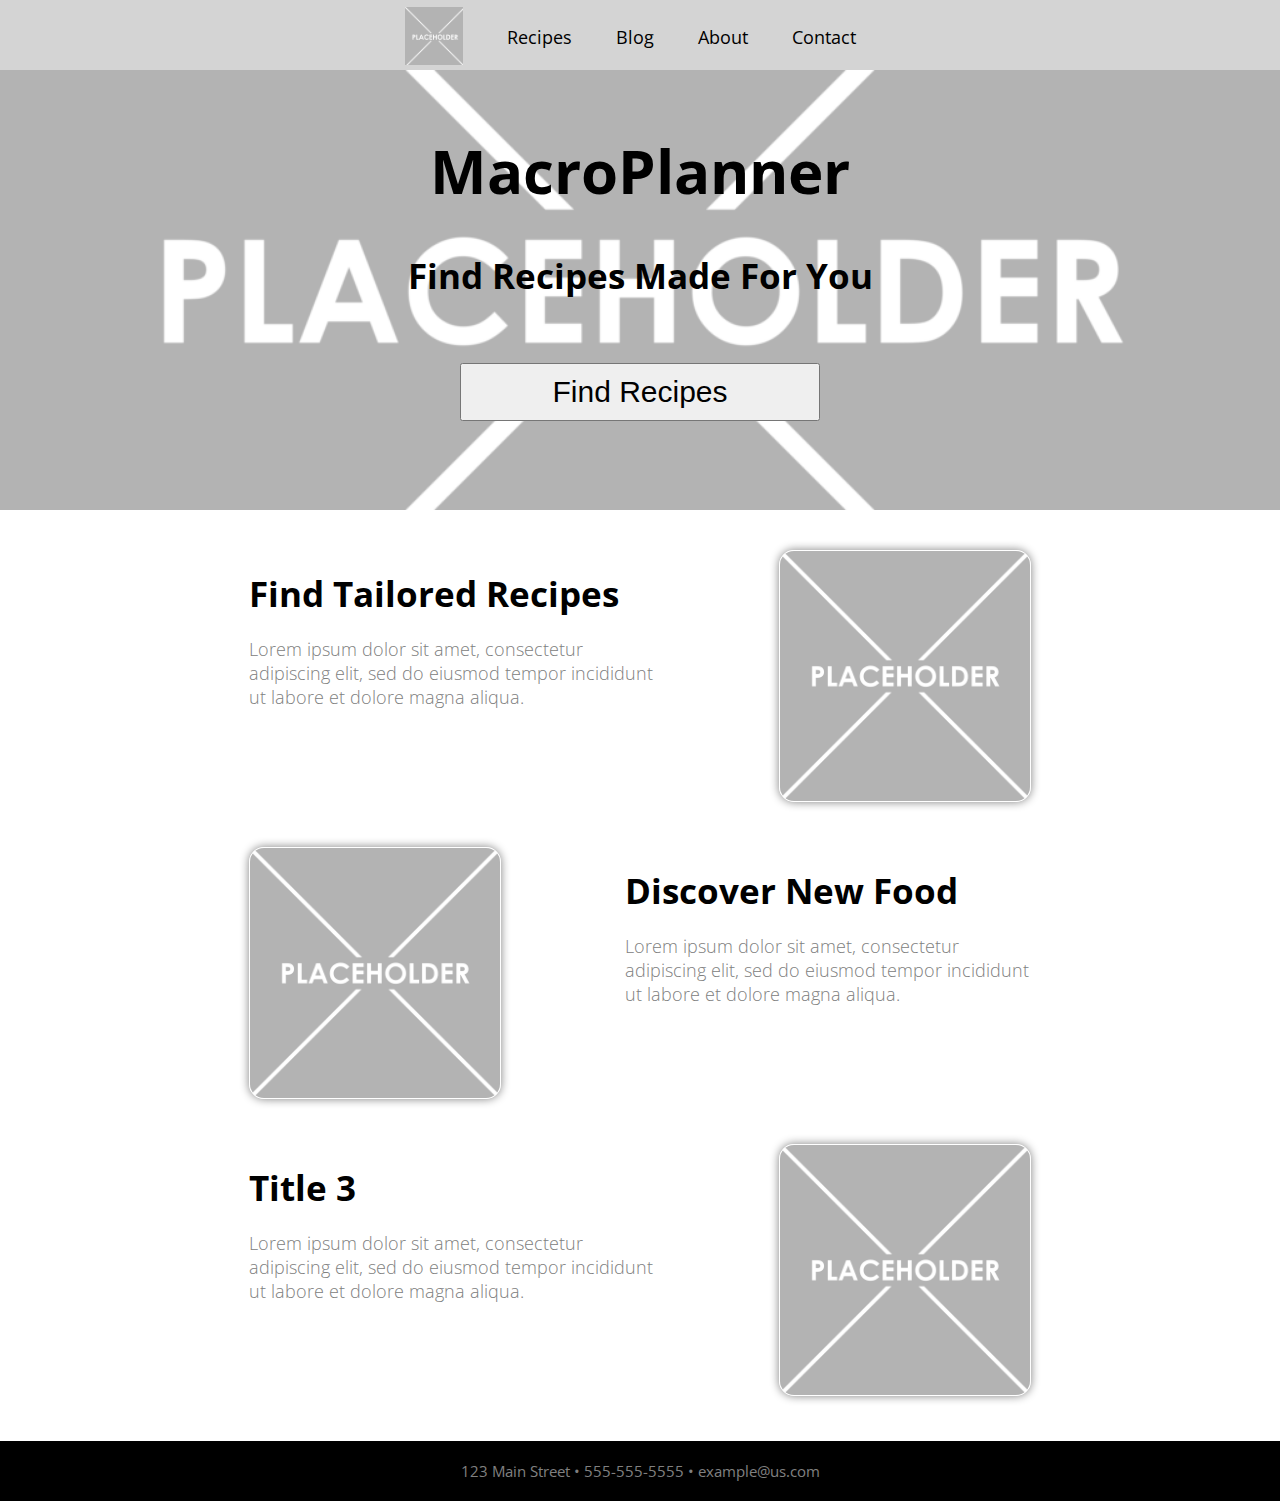
==== index.html @ 8c2d41e4 "First Commit" ====
<!DOCTYPE html>
<html>
    <head>
        <title>MacroPlanner</title>
        <link rel="preconnect" href="https://fonts.googleapis.com">
        <link rel="preconnect" href="https://fonts.gstatic.com" crossorigin>
        <link href="https://fonts.googleapis.com/css2?family=Open+Sans&family=Roboto&display=swap" rel="stylesheet">
        <link rel="stylesheet" href="styles.css">
    </head>
    <body>
        <header class="topheader">
            <nav>
                <ui>
                    <li class="logo"><a href="index.html">Logo</a></li>
                    <li><a href="recipes.html">Recipes</a></li>
                    <li><a href="blog.html">Blog</a></li>
                    <li><a href="about.html">About</a></li>
                    <li><a href="contact.html">Contact</a></li>
                </ui>
            </nav>
        </header>
        <header class="homeheader">
            <div>
                <h1 class="HomeWebName">
                    MacroPlanner
                </h1>
                <h1 class="HomeSlogan">
                    Find Recipes Made For You
                </h1>
                <button type="button" class="HomeRecipeButton" onclick="location.href='recipes.html';">Find Recipes</button>
            </div>
        </header>
        <section class="feature-box home">
            <div class="homefeatureboxdiv">
                <div class="homefeaturehor">
                    <h1 class="homefeaturetitle">
                        Find Tailored Recipes
                    </h1>
                    <h1 class="homefeaturepara">
                        Lorem ipsum dolor sit amet, consectetur adipiscing elit, sed do eiusmod tempor incididunt ut labore et dolore magna aliqua.
                    </h1>
                </div>
                <img class="homefeatureimg1" src="images/placeholder.png" alt="apple1">
            </div>
            <div class="homefeatureboxdiv">
                <img class="homefeatureimg2" src="images/placeholder.png" alt="apple1">
                <div class="homefeaturehor">
                    <h1 class="homefeaturetitle">
                        Discover New Food
                    </h1>
                    <h1 class="homefeaturepara">
                        Lorem ipsum dolor sit amet, consectetur adipiscing elit, sed do eiusmod tempor incididunt ut labore et dolore magna aliqua.
                    </h1>
                </div>
            </div>
            <div class="homefeatureboxdiv">
                <div class="homefeaturehor">
                    <h1 class="homefeaturetitle">
                        Title 3
                    </h1>
                    <h1 class="homefeaturepara">
                        Lorem ipsum dolor sit amet, consectetur adipiscing elit, sed do eiusmod tempor incididunt ut labore et dolore magna aliqua.
                    </h1>
                </div>
                <img class="homefeatureimg1" src="images/placeholder.png" alt="apple1">
            </div>
        </section>
        <footer>
            123 Main Street • 555-555-5555 • example@us.com
        </footer>
    </body>
</html>
---- styles.css ----
body {
    color: white;
    margin: 0;
    padding: 0;
    font-family: 'Open Sans', sans-serif;
}
.topheader{
    background-color: rgb(212, 212, 212);
    text-align: center;
    padding: 5px;
    height: 60px;
}


.homeheader {
    background-color: black;
    background-image: url(images/placeholder.png);
    background-size: 100%;
    background-position: center;
    padding: 20px;
    height: 400px;
    text-align: center;
}

.homeheader div {
    display: inline-block;
}

header .logo a {
    background-image: url("images/placeholder.png");
    background-size: 60px;
    background-repeat: no-repeat;
    display: inline-block;
    text-indent: -9999999px;
    position: relative;
    top: -8px;
    height: 48px;
    width: 58px;
}

.placeholderheader {
    background-color: black;
    background-image: url(images/placeholder.png);
    background-size: 100%;
    background-position: center;
    padding: 20px;
    height: 200px;
    text-align: center;
}

ul {
    margin: 0;
    padding: 0;
    list-style-type: none;
}
.topheader li {
    margin-right: 20px;
    padding: 10px;
    display: inline-block;
}
.topheader li a {
    color: black;
    font-size: 18px;
    padding: 10px 0px 0px 0px;
    text-decoration: none;
}
.topheader li a:hover {
    color: rgb(14, 199, 255);
}

.HomeWebName {
    color: black;
    font-size: 60px;
    text-decoration: none;
}

.HomeSlogan {
    color: black;
    font-size: 35px;
    text-decoration: none;
}

.HomeRecipeButton {
    font-size: 30px;
    margin: 40px 0px 0px 0px;
    padding: 10px 90px 10px 90px;
}

.HomeRecipeButton:hover {
    background-color: rgb(236, 236, 236);
    color: rgb(14, 199, 255);
    font-size: 30px;
}

.homefeaturehor {
    width: 45%;
    display:inline-block;
    padding: 20px 0px 0px 0px;
    vertical-align: top;
}

.homefeaturetitle {
    color: black;
    font-weight:bold;
    font-size: 35px;
    margin: 20px;
    text-align: left;
    text-decoration: none;
}

.homefeaturepara {
    color: gray;
    font-weight: lighter;
    font-size: 18px;
    margin: 20px;
    text-align: left;
    text-decoration: none;
}


section {
    background: rgb(255, 255, 255);
    color: gray;
    padding: 20px;
    display: flex;
    flex-direction: row;
}

.homefeatureboxdiv{
    text-align: center;
    margin: 0 auto;
    width: 80%;
}

.feature-box.home{
    flex-direction: column;
}


.homefeatureimg1 {
    border: 1px solid white;
    border-radius: 15px;
    box-shadow: gray 0px 0px 10px;
    margin: 20px 20px 20px 100px;
    width: 250px;
}

.homefeatureimg2 {
    border: 1px solid white;
    border-radius: 15px;
    box-shadow: gray 0px 0px 10px;
    margin: 20px 100px 20px 20px;
    width: 250px;
}

footer {
    background: black;
    color: gray;
    font-size: 15px;
    text-align: center;
    padding: 20px;
}

.placeholderbox {
    height: 1200px;
}




/* Recipes */

.recipesheader {
    height: 45px;
    text-align: center;
}

.RecipeTitle {
    color: black;
    position: relative;
    bottom: 30px;
    font-size: 60px;
    text-decoration: none;
}

.recipesearchgrid {
    display: grid;
    grid-template-columns: repeat(20, 1fr);
    grid-template-rows: repeat(20, 1fr);
    grid-column-gap: 5px;
    margin: 0 auto;
    height: 650px;
    width: 75%;
}

.recipesearchimage, .recipesearchdiv {
    grid-row: 1/2;
}

.recipesearchimage {
    border: 1px solid black;
    border-radius: 15px;
    background-color: black;
    background-image: url(images/placeholder.png);
    background-size: 100%;
    background-position: center;
    width: 100%;
    text-align: center;
    grid-column: 4/span 17;
    grid-row: 1/span 20;
}

.recipesearchdiv {
    background-color: rgb(255, 255, 255);
    border: 1px solid white;
    border-radius: 15px;
    box-shadow: gray 0px 0px 10px;
    padding: 25px;
    width: 500px;
    grid-column: 1/ span 7;
    grid-row: 3/span 16;
}

.recipesearchdivtop {
    width: 500px;
    height: 350px;
    padding: 0px;
    display:inline-block;
    overflow: auto;
}
.recipesearchdivbottom {
    width: 500px;
    height: 125px;
    padding: 0px;
    display: inline-block;
}

.showhideadvanced {
    border-radius: 15px;
    border-width: 0px;
    box-shadow: gray 0px 0px 2px;
    width: 500px;
    font-size: 20px;
    margin: 10px 0px 0px 0px;
    padding: 6px 90px 6px 90px;
}

.findrecipesearch {
    border-radius: 15px;
    border-width: 0px;
    box-shadow: gray 0px 0px 2px;
    width: 500px;
    font-size: 20px;
    margin: 15px 0px 0px 0px;
    padding: 18px 90px 18px 90px;
}

.recipesearchinputtext {
    margin: 0;
    padding: 0;
    width: 100px;
    list-style-type: none;
    color: black;
    position: relative;
    bottom: -25px;
    left: 15px;
    font-size: 14px;
    padding: 10px 0px 0px 0px;
    text-decoration: none;
}


.calorieinputbox {
    font-size: 25px;
    text-indent: 12px;
    padding: 12px 0px 0px 0px;
    margin: 0px;
    height: 60px;
    width: 98%
}
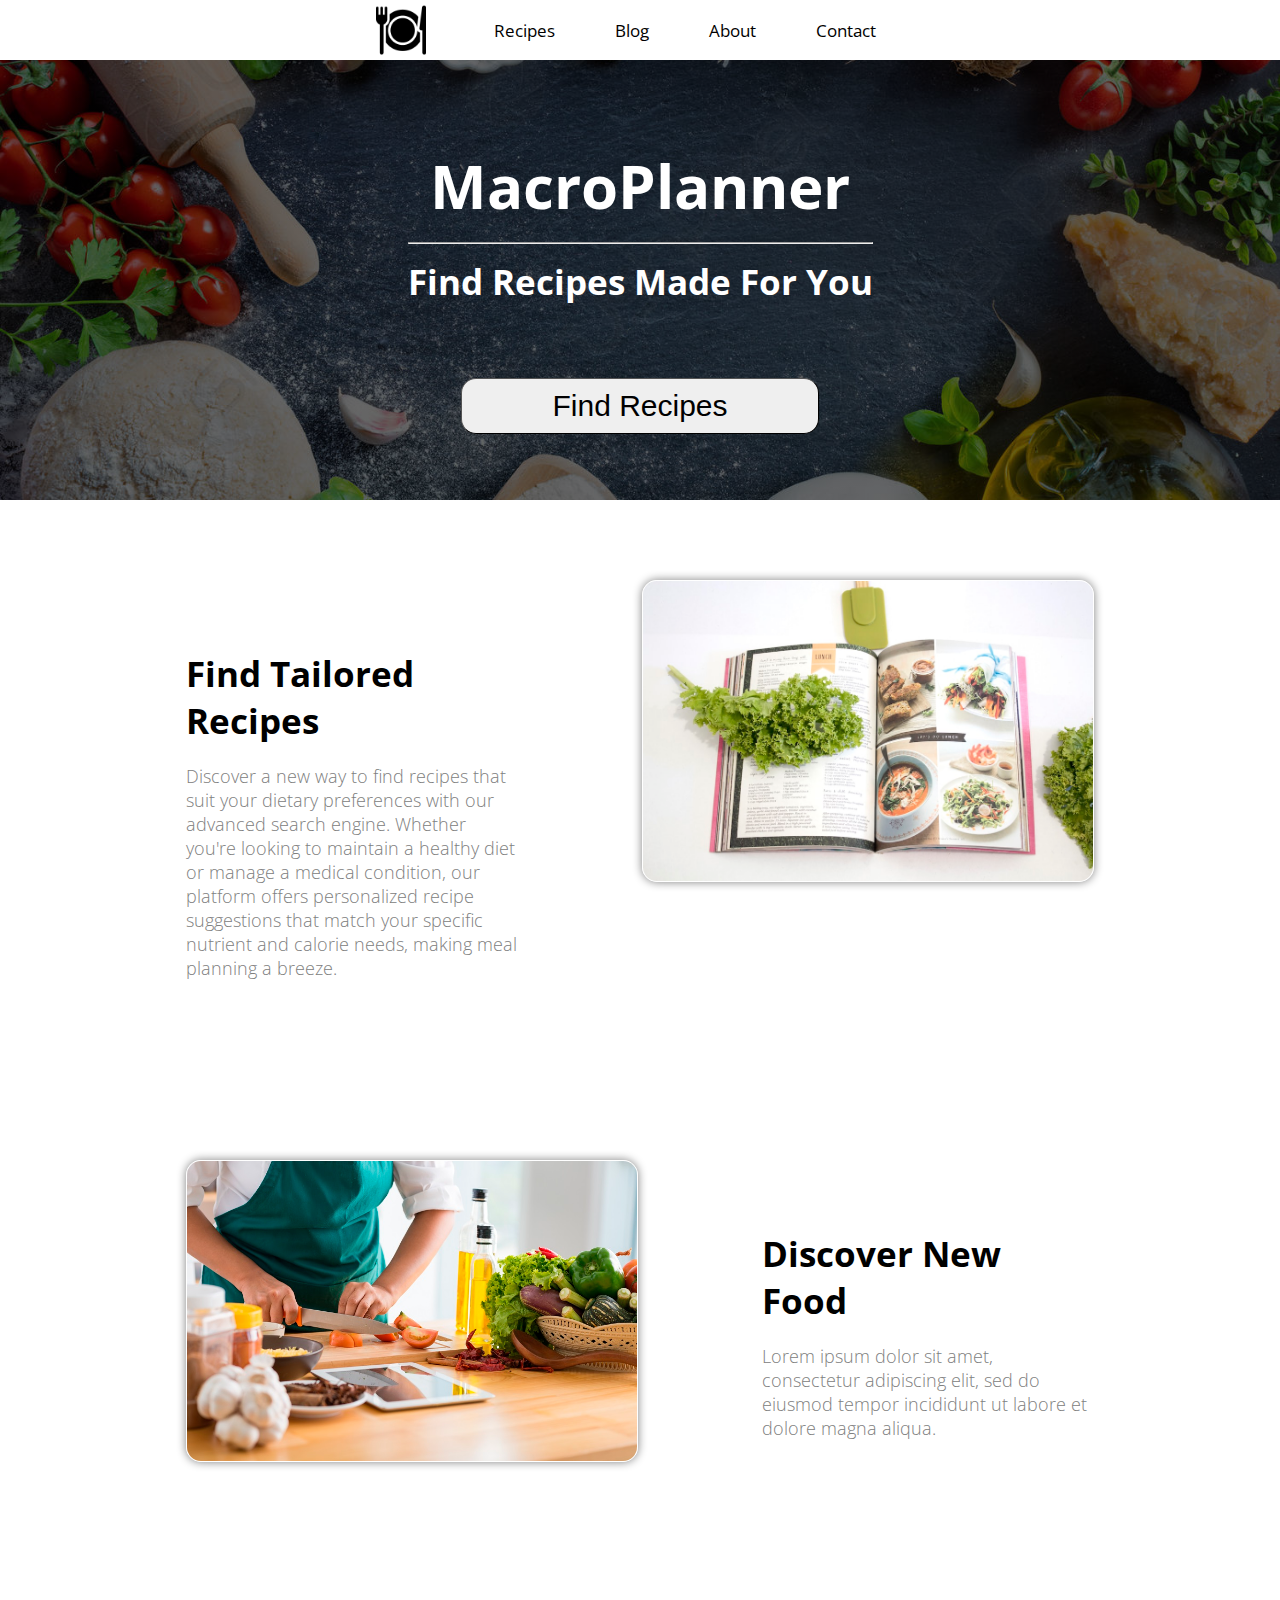
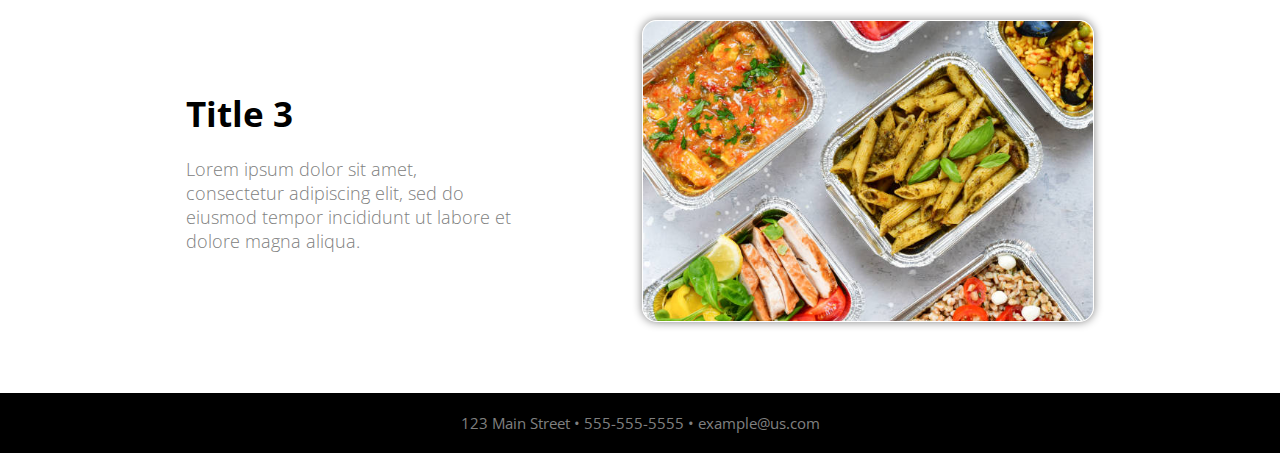
==== commit e3e4ccc1: "v.0.1.0" ====
--- a/index.html
+++ b/index.html
@@ -24,6 +24,7 @@
                 <h1 class="HomeWebName">
                     MacroPlanner
                 </h1>
+                <hr class="rounded">
                 <h1 class="HomeSlogan">
                     Find Recipes Made For You
                 </h1>
@@ -37,13 +38,13 @@
                         Find Tailored Recipes
                     </h1>
                     <h1 class="homefeaturepara">
-                        Lorem ipsum dolor sit amet, consectetur adipiscing elit, sed do eiusmod tempor incididunt ut labore et dolore magna aliqua.
+                        Discover a new way to find recipes that suit your dietary preferences with our advanced search engine. Whether you're looking to maintain a healthy diet or manage a medical condition, our platform offers personalized recipe suggestions that match your specific nutrient and calorie needs, making meal planning a breeze. 
                     </h1>
                 </div>
-                <img class="homefeatureimg1" src="images/placeholder.png" alt="apple1">
+                <img class="homefeatureimg1" src="images/photo-1542010589005-d1eacc3918f2.jpeg" alt="apple1">
             </div>
             <div class="homefeatureboxdiv">
-                <img class="homefeatureimg2" src="images/placeholder.png" alt="apple1">
+                <img class="homefeatureimg2" src="images/iStock_58717870_XLARGE.jpg" alt="apple1">
                 <div class="homefeaturehor">
                     <h1 class="homefeaturetitle">
                         Discover New Food
@@ -62,7 +63,7 @@
                         Lorem ipsum dolor sit amet, consectetur adipiscing elit, sed do eiusmod tempor incididunt ut labore et dolore magna aliqua.
                     </h1>
                 </div>
-                <img class="homefeatureimg1" src="images/placeholder.png" alt="apple1">
+                <img class="homefeatureimg1" src="images/istockphoto-1314948471-612x612.jpg" alt="apple1">
             </div>
         </section>
         <footer>
--- a/styles.css
+++ b/styles.css
@@ -5,16 +5,17 @@
     font-family: 'Open Sans', sans-serif;
 }
 .topheader{
-    background-color: rgb(212, 212, 212);
+    background-color: rgb(255, 255, 255);
     text-align: center;
     padding: 5px;
-    height: 60px;
+    height: 50px;
 }
 
 
 .homeheader {
     background-color: black;
-    background-image: url(images/placeholder.png);
+    background: linear-gradient( rgba(0, 0, 0, 0.6), rgba(0, 0, 0, 0.6) ), url('images/pizza-preparation-with-ingredients-on-754245.jpg');
+    /* background-image: url(images/pizza-preparation-with-ingredients-on-754245.jpg); */
     background-size: 100%;
     background-position: center;
     padding: 20px;
@@ -27,15 +28,15 @@
 }
 
 header .logo a {
-    background-image: url("images/placeholder.png");
-    background-size: 60px;
+    background-image: url("images/placeholderlogo.png");
+    background-size: 50px;
     background-repeat: no-repeat;
     display: inline-block;
     text-indent: -9999999px;
     position: relative;
-    top: -8px;
-    height: 48px;
-    width: 58px;
+    top: -4px;
+    height: 45px;
+    width: 50px;
 }
 
 .placeholderheader {
@@ -48,6 +49,14 @@
     text-align: center;
 }
 
+.placeholderheader h1{
+    color: black;
+    font-size: 60px;
+    text-decoration: none;
+    position: relative;
+    top: 25px;
+}
+
 ul {
     margin: 0;
     padding: 0;
@@ -55,13 +64,13 @@
 }
 .topheader li {
     margin-right: 20px;
-    padding: 10px;
+    padding: 4px 10px 0px 10px;
     display: inline-block;
 }
 .topheader li a {
     color: black;
-    font-size: 18px;
-    padding: 10px 0px 0px 0px;
+    font-size: 17px;
+    padding: 10px 8px 0px 8px;
     text-decoration: none;
 }
 .topheader li a:hover {
@@ -69,18 +78,24 @@
 }
 
 .HomeWebName {
-    color: black;
+    color: white;
     font-size: 60px;
     text-decoration: none;
+    position: relative;
+    top: 25px;
 }
 
 .HomeSlogan {
-    color: black;
+    color: white;
     font-size: 35px;
     text-decoration: none;
+    position: relative;
+    top: -10px;
 }
 
 .HomeRecipeButton {
+    border-radius: 15px;
+    border-width: 1px;
     font-size: 30px;
     margin: 40px 0px 0px 0px;
     padding: 10px 90px 10px 90px;
@@ -93,9 +108,9 @@
 }
 
 .homefeaturehor {
-    width: 45%;
+    width: 30%;
     display:inline-block;
-    padding: 20px 0px 0px 0px;
+    padding: 110px 0px 100px 0px;
     vertical-align: top;
 }
 
@@ -121,7 +136,6 @@
 section {
     background: rgb(255, 255, 255);
     color: gray;
-    padding: 20px;
     display: flex;
     flex-direction: row;
 }
@@ -129,10 +143,11 @@
 .homefeatureboxdiv{
     text-align: center;
     margin: 0 auto;
-    width: 80%;
+    width: 100%;
 }
 
 .feature-box.home{
+    padding: 20px;
     flex-direction: column;
 }
 
@@ -141,16 +156,20 @@
     border: 1px solid white;
     border-radius: 15px;
     box-shadow: gray 0px 0px 10px;
-    margin: 20px 20px 20px 100px;
-    width: 250px;
+    margin: 60px 20px 40px 100px;
+    height: 300px;
+    width: 450px;
+    object-fit: cover;
 }
 
 .homefeatureimg2 {
     border: 1px solid white;
     border-radius: 15px;
     box-shadow: gray 0px 0px 10px;
-    margin: 20px 100px 20px 20px;
-    width: 250px;
+    margin: 60px 100px 40px 20px;
+    height: 300px;
+    width: 450px;
+    object-fit: cover;
 }
 
 footer {
@@ -171,14 +190,14 @@
 /* Recipes */
 
 .recipesheader {
-    height: 45px;
-    text-align: center;
-}
-
-.RecipeTitle {
+    height: 65px;
+    text-align: center;
+}
+
+.RecipePageTitle {
     color: black;
     position: relative;
-    bottom: 30px;
+    bottom: 35px;
     font-size: 60px;
     text-decoration: none;
 }
@@ -201,7 +220,8 @@
     border: 1px solid black;
     border-radius: 15px;
     background-color: black;
-    background-image: url(images/placeholder.png);
+    background: linear-gradient( rgba(0, 0, 0, 0.2), rgba(0, 0, 0, 0.3) ), url('images/organic-food-background-assorted-raw-2344225.jpg');
+    /* background-image: url(images/organic-food-background-assorted-raw-2344225.jpg); */
     background-size: 100%;
     background-position: center;
     width: 100%;
@@ -258,23 +278,170 @@
 .recipesearchinputtext {
     margin: 0;
     padding: 0;
-    width: 100px;
+    width: 150px;
     list-style-type: none;
     color: black;
-    position: relative;
-    bottom: -25px;
     left: 15px;
     font-size: 14px;
+    position: relative;
+    bottom: 77px;
     padding: 10px 0px 0px 0px;
     text-decoration: none;
 }
 
 
 .calorieinputbox {
+    border-radius: 12px;
+    border-width: 1px;
     font-size: 25px;
     text-indent: 12px;
     padding: 12px 0px 0px 0px;
     margin: 0px;
     height: 60px;
-    width: 98%
+    width: 98%;
+}
+
+.reciperecentlyaddedbanner {
+    background-color:rgba(255, 60, 0, 0.473);
+    height: 75px;
+    width: 100%;
+    margin: 150px 0px 50px 0px;
+    padding: 12px 0px 0px 12.5%;
+    text-align: left;
+    color: white;
+    font-size: 35px;
+    box-sizing: border-box;
+    text-decoration: none;
+    font-weight: bold;
+}
+
+.reciperecentlyadded {
+    display: grid;
+    place-items: center;
+}
+
+.reciperecentlyaddedslider {
+    height: 350px;
+    margin: auto;
+    position: relative;
+    width:100%;
+    display: grid;
+    place-items: center;
+    overflow: hidden;
+}
+
+.reciperecentlyaddedslider::before,
+.reciperecentlyaddedslider::after {
+    background: linear-gradient(to right, rgba(255,255,255,1) 0%,
+    rgba(255,255,255,0)100%);
+    content: '';
+    height: 100%;
+    position: absolute;
+    width: 4%;
+    z-index: 2;
+}
+
+.reciperecentlyaddedslider::before {
+    left: 0;
+    top: 0;
+}
+
+.reciperecentlyaddedslider::after {
+    right: 0;
+    top: 0;
+    transform: rotateZ(180deg);
+}
+
+.reciperecentlyaddedsliderdiv {
+    display: flex;
+    width: calc(350px * 16);
+    animation: recipescroll 25s linear infinite;
+ }
+
+ /* .reciperecentlyaddedsliderdiv:hover {
+    animation-play-state: paused;
+ } */
+
+ .reciperecentlyaddedslide {
+    height: 300px;
+    width: 350px;
+    display: flex;
+    padding: 20px;
+    place-items: center;
+    position: relative;
+ }
+
+.reciperecentlyaddedslide img {
+    height: 100%;
+    width: 100%;
+    object-fit: cover;
+ }
+
+ @keyframes recipescroll {
+    0% {
+        transform: translateX(0);
+    }
+    100% {
+        transform: translateX(calc(-350px * 8));
+    }
+ }
+
+.recipeslidecard {
+    position: relative;
+    width: 100%;
+    height: 100%;
+    transform-style: preserve-3d;
+    transition: all 0.5s cubic-bezier(0.6, -.4, 0.4, 1.6);
+}
+
+.recipeslidecard:hover {
+    transform: translateZ(15px);
+    transform: rotateY(180deg);
+}
+
+.recipeslidecardfront {
+    border: 1px solid white;
+    border-radius: 15px;
+    box-shadow: gray 0px 0px 10px;
+    position: absolute;
+    overflow: hidden;
+    width: 100%;
+    height: 100%;
+    backface-visibility: hidden;
+}
+
+
+.recipeslidecardback {
+    border: 1px solid white;
+    border-radius: 15px;
+    box-shadow: gray 0px 0px 10px;
+    position: absolute;
+    overflow: hidden;
+    width: 100%;
+    height: 100%;
+    backface-visibility: hidden;
+    background-color: white;
+    transform: rotateY(180deg);
+} 
+
+.recipeslidecardback div{
+    position: relsative;
+    top: 200;
+    padding: 0px 20px 0px 20px;
+}
+
+.recipeslidecardtitle {
+    color: rgb(206, 0, 0);
+    font-weight: 600;
+    font-size: 30px;
+    text-align: left;
+    text-decoration: none;
+}
+
+.recipeslidecardinfo {
+    color: rgb(99, 99, 99);
+    font-weight: 400;
+    font-size: 20px;
+    text-align: left;
+    text-decoration: none;
 }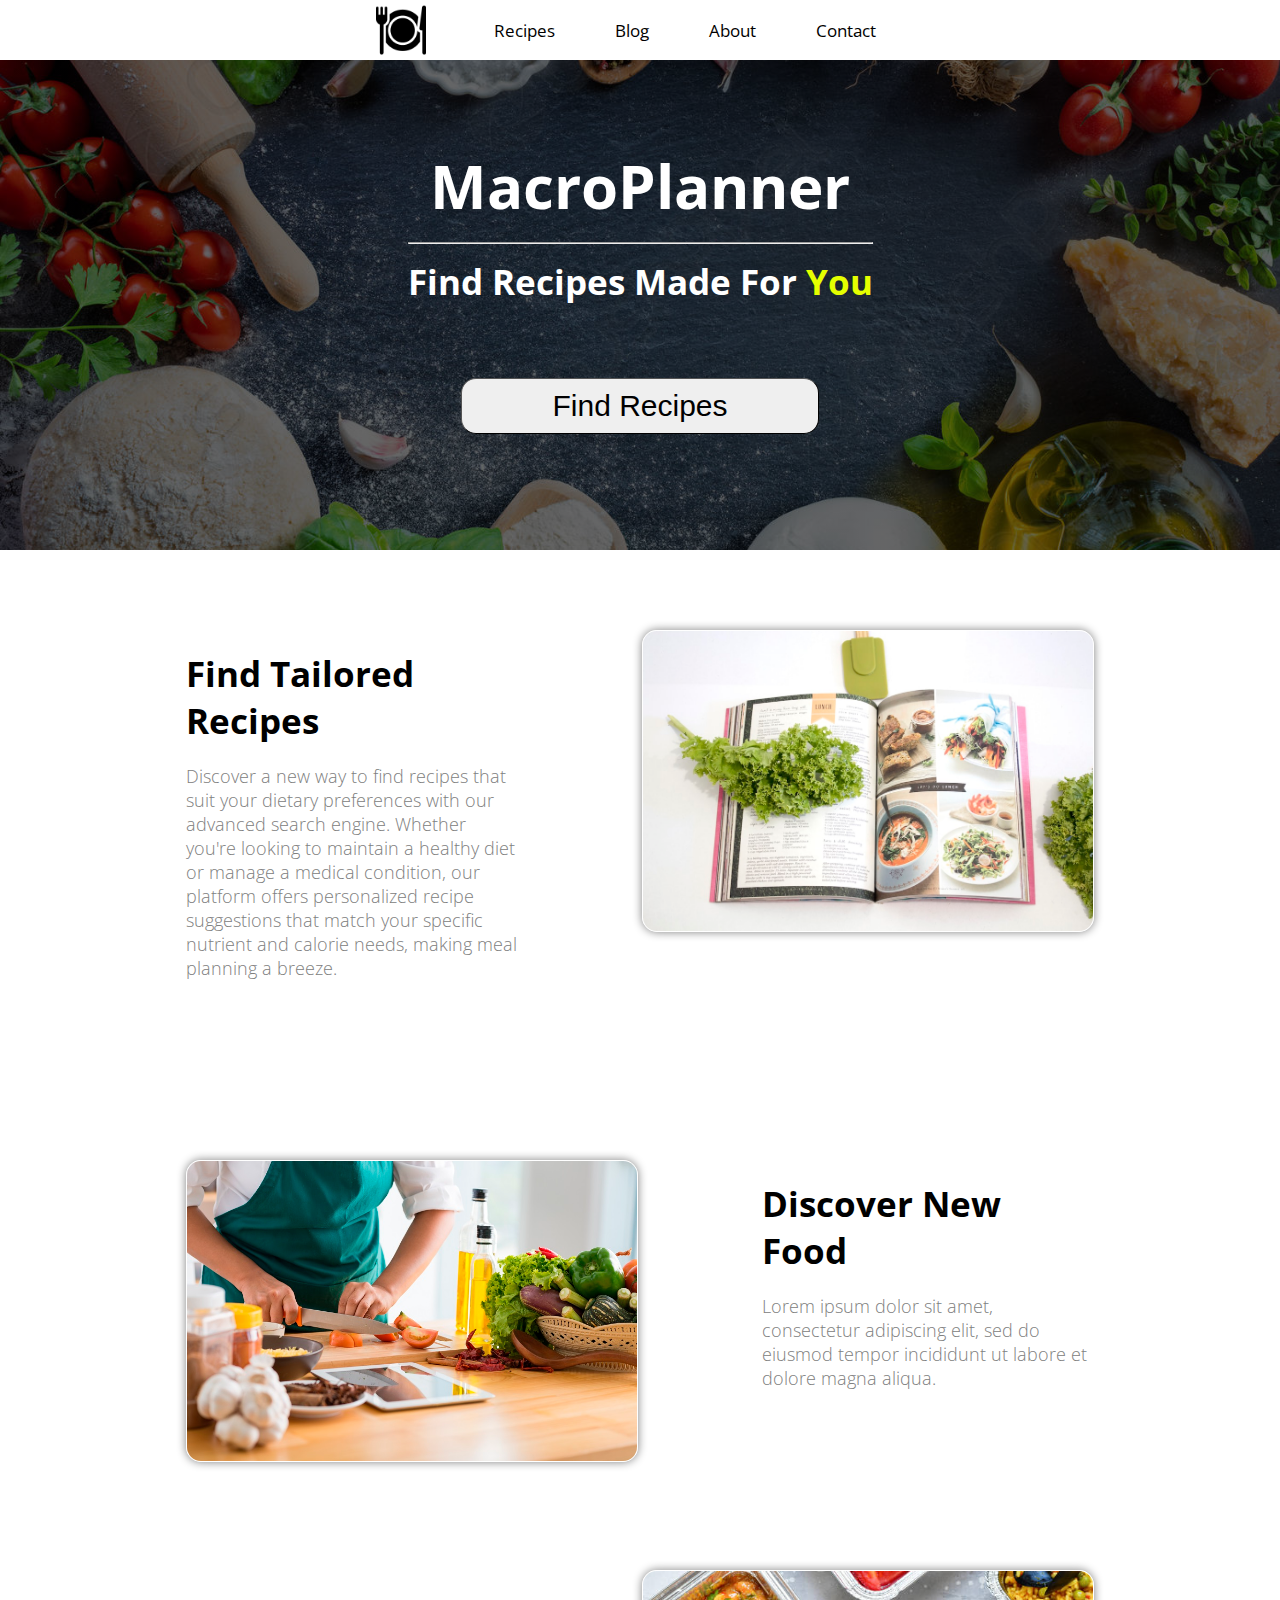
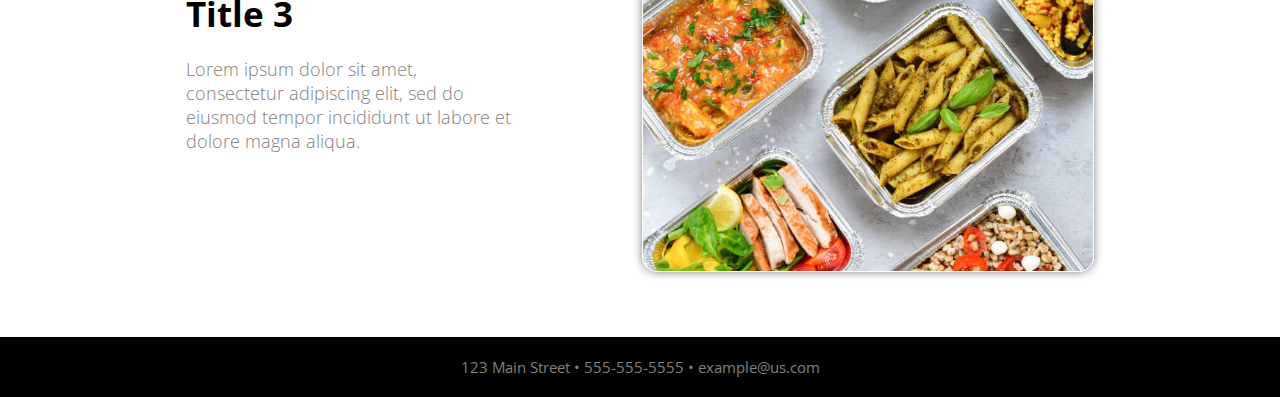
==== commit cf286604: "v 0.1.2" ====
--- a/index.html
+++ b/index.html
@@ -5,7 +5,7 @@
         <link rel="preconnect" href="https://fonts.googleapis.com">
         <link rel="preconnect" href="https://fonts.gstatic.com" crossorigin>
         <link href="https://fonts.googleapis.com/css2?family=Open+Sans&family=Roboto&display=swap" rel="stylesheet">
-        <link rel="stylesheet" href="styles.css">
+        <link rel="stylesheet" href="./styles.css">
     </head>
     <body>
         <header class="topheader">
@@ -26,11 +26,22 @@
                 </h1>
                 <hr class="rounded">
                 <h1 class="HomeSlogan">
-                    Find Recipes Made For You
+                    Find Recipes Made For 
+                    <span style="color:rgb(229, 255, 0);">You</span>
                 </h1>
                 <button type="button" class="HomeRecipeButton" onclick="location.href='recipes.html';">Find Recipes</button>
             </div>
         </header>
+        <section>
+            <div id="Grid" class="Grid">
+                <div id="player_Name_title"></div>
+                <div id="player_Shoe_title"></div>
+            </div>
+            <div id="Grid2" class="Grid">
+                <div id="player_Name"></div>
+                <div id="player_Shoe"></div>
+            </div>
+        </section>
         <section class="feature-box home">
             <div class="homefeatureboxdiv">
                 <div class="homefeaturehor">
@@ -69,5 +80,6 @@
         <footer>
             123 Main Street • 555-555-5555 • example@us.com
         </footer>
+        <script src="./main.js"></script>
     </body>
 </html>--- a/styles.css
+++ b/styles.css
@@ -1,5 +1,4 @@
 body {
-    color: white;
     margin: 0;
     padding: 0;
     font-family: 'Open Sans', sans-serif;
@@ -18,8 +17,8 @@
     /* background-image: url(images/pizza-preparation-with-ingredients-on-754245.jpg); */
     background-size: 100%;
     background-position: center;
-    padding: 20px;
-    height: 400px;
+    padding: 20px 20px 20px 20px;
+    height: 450px;
     text-align: center;
 }
 
@@ -110,7 +109,7 @@
 .homefeaturehor {
     width: 30%;
     display:inline-block;
-    padding: 110px 0px 100px 0px;
+    padding: 60px 0px 100px 0px;
     vertical-align: top;
 }
 
@@ -133,12 +132,12 @@
 }
 
 
-section {
+/* section {
     background: rgb(255, 255, 255);
     color: gray;
     display: flex;
     flex-direction: row;
-}
+} */
 
 .homefeatureboxdiv{
     text-align: center;
@@ -220,9 +219,9 @@
     border: 1px solid black;
     border-radius: 15px;
     background-color: black;
-    background: linear-gradient( rgba(0, 0, 0, 0.2), rgba(0, 0, 0, 0.3) ), url('images/organic-food-background-assorted-raw-2344225.jpg');
+    background: linear-gradient( rgba(0, 0, 0, 0.3), rgba(0, 0, 0, 0.5) ), url('images/organic-food-background-assorted-raw-2344225-transformed.jpeg');
     /* background-image: url(images/organic-food-background-assorted-raw-2344225.jpg); */
-    background-size: 100%;
+    background-size: 160%;
     background-position: center;
     width: 100%;
     text-align: center;
@@ -305,7 +304,7 @@
     background-color:rgba(255, 60, 0, 0.473);
     height: 75px;
     width: 100%;
-    margin: 150px 0px 50px 0px;
+    margin: 80px 0px 80px 0px;
     padding: 12px 0px 0px 12.5%;
     text-align: left;
     color: white;
@@ -321,7 +320,7 @@
 }
 
 .reciperecentlyaddedslider {
-    height: 350px;
+    height: 250px;
     margin: auto;
     position: relative;
     width:100%;
@@ -354,7 +353,7 @@
 
 .reciperecentlyaddedsliderdiv {
     display: flex;
-    width: calc(350px * 16);
+    width: calc(250px * 16);
     animation: recipescroll 25s linear infinite;
  }
 
@@ -363,8 +362,8 @@
  } */
 
  .reciperecentlyaddedslide {
-    height: 300px;
-    width: 350px;
+    height: 200px;
+    width: 250px;
     display: flex;
     padding: 20px;
     place-items: center;
@@ -382,7 +381,7 @@
         transform: translateX(0);
     }
     100% {
-        transform: translateX(calc(-350px * 8));
+        transform: translateX(calc(-250px * 8));
     }
  }
 
@@ -391,11 +390,10 @@
     width: 100%;
     height: 100%;
     transform-style: preserve-3d;
-    transition: all 0.5s cubic-bezier(0.6, -.4, 0.4, 1.6);
-}
-
-.recipeslidecard:hover {
-    transform: translateZ(15px);
+    transition: all 0.5s cubic-bezier(0.4, -.2, 0.4, 1.6);
+}
+
+.reciperecentlyaddedslide:hover .recipeslidecard{
     transform: rotateY(180deg);
 }
 
@@ -425,7 +423,7 @@
 } 
 
 .recipeslidecardback div{
-    position: relsative;
+    position: relative;
     top: 200;
     padding: 0px 20px 0px 20px;
 }
@@ -433,7 +431,7 @@
 .recipeslidecardtitle {
     color: rgb(206, 0, 0);
     font-weight: 600;
-    font-size: 30px;
+    font-size: 24px;
     text-align: left;
     text-decoration: none;
 }
@@ -441,7 +439,13 @@
 .recipeslidecardinfo {
     color: rgb(99, 99, 99);
     font-weight: 400;
-    font-size: 20px;
+    font-size: 18px;
     text-align: left;
     text-decoration: none;
+}
+
+.Grid {
+    display: grid;
+    grid-template-columns: 1fr 1fr;
+    width: 300px;
 }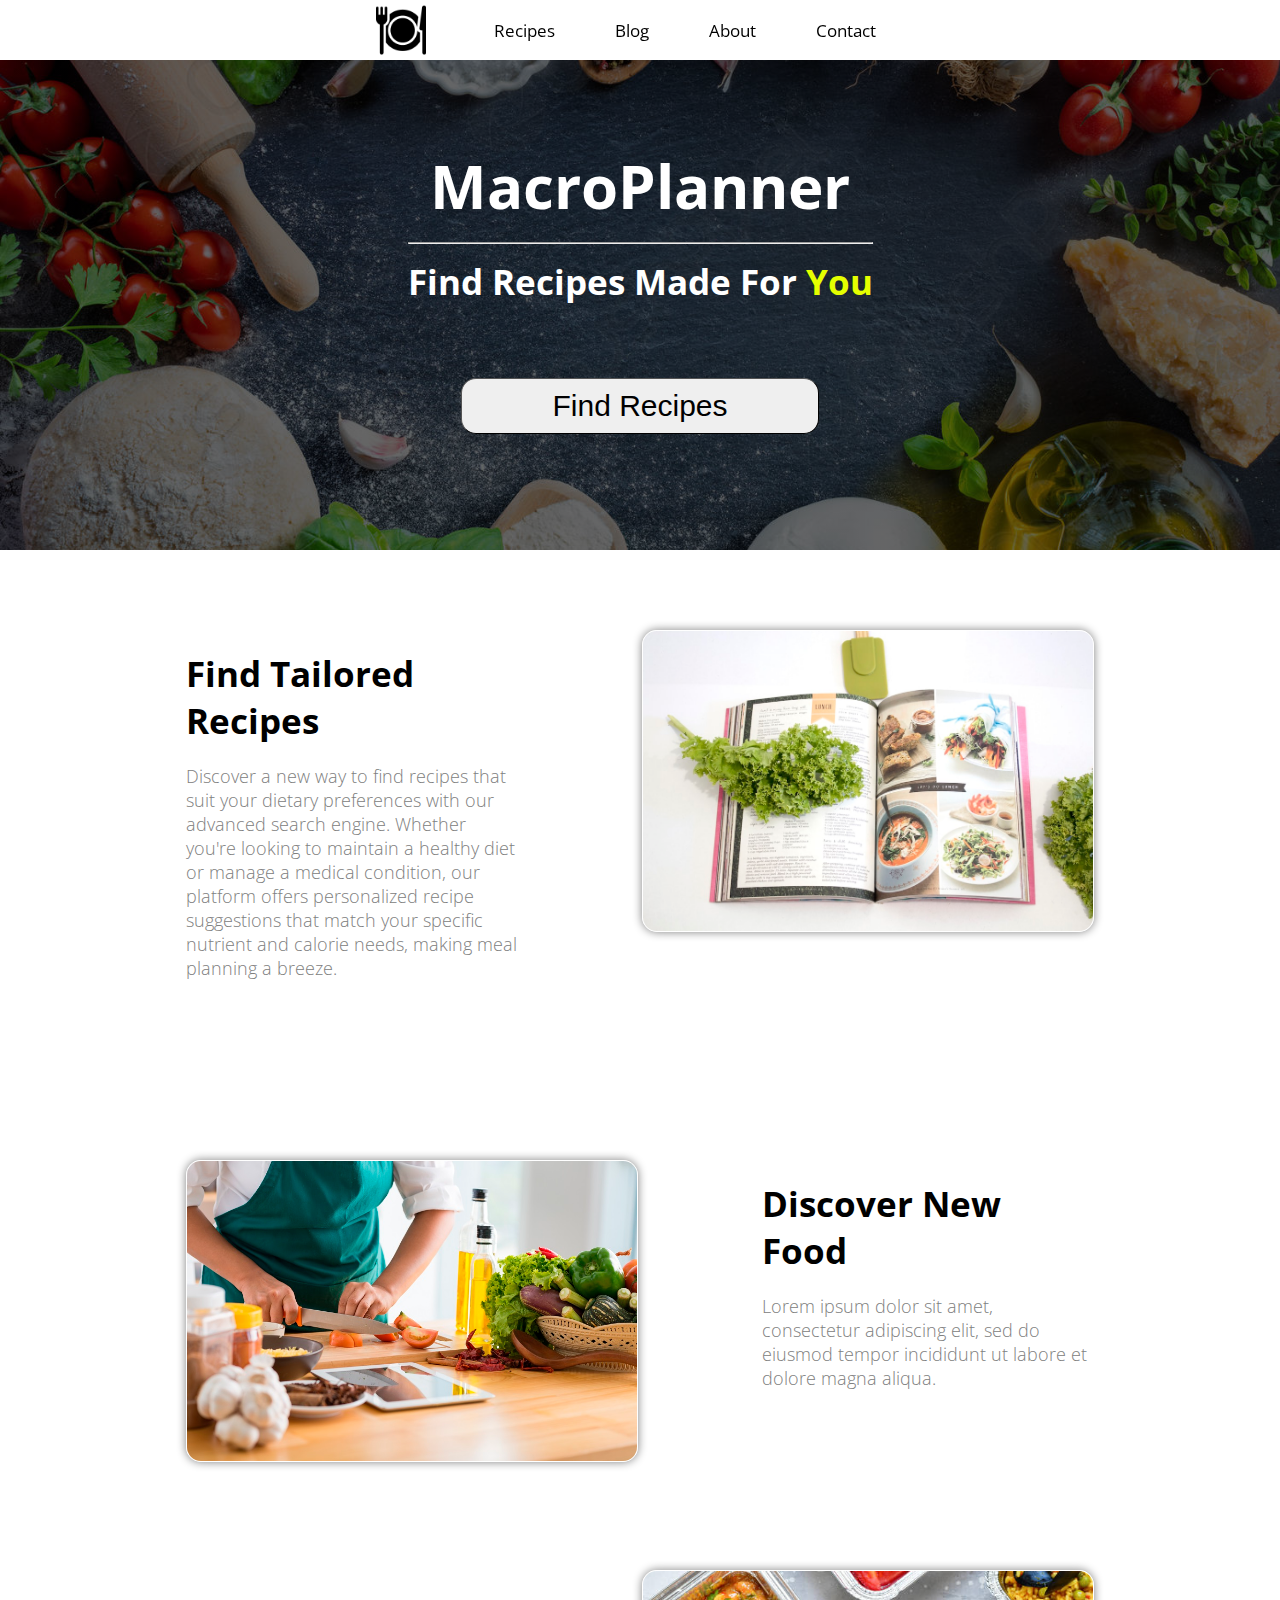
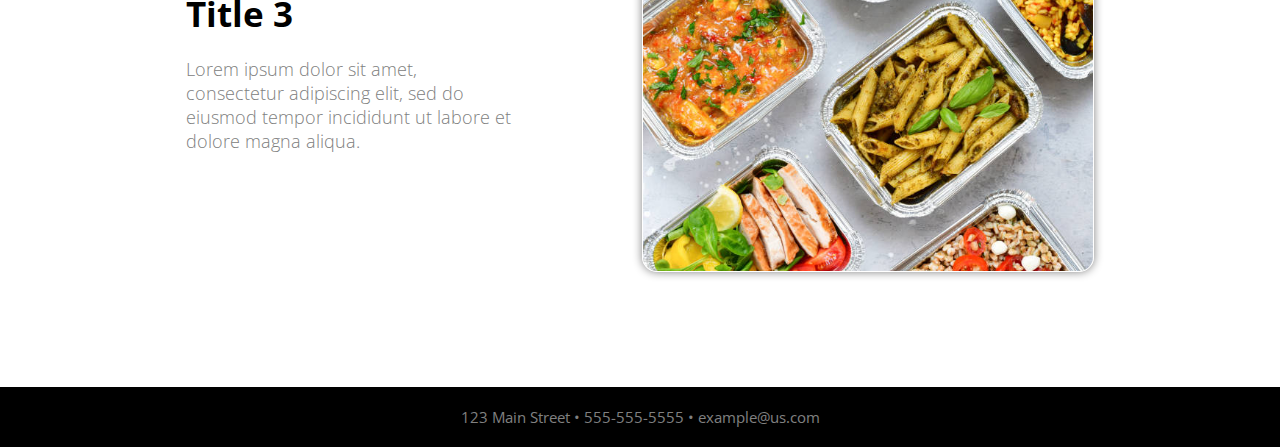
==== commit 6c4bfef4: "0.2.0" ====
--- a/index.html
+++ b/index.html
@@ -33,14 +33,6 @@
             </div>
         </header>
         <section>
-            <div id="Grid" class="Grid">
-                <div id="player_Name_title"></div>
-                <div id="player_Shoe_title"></div>
-            </div>
-            <div id="Grid2" class="Grid">
-                <div id="player_Name"></div>
-                <div id="player_Shoe"></div>
-            </div>
         </section>
         <section class="feature-box home">
             <div class="homefeatureboxdiv">
@@ -52,7 +44,7 @@
                         Discover a new way to find recipes that suit your dietary preferences with our advanced search engine. Whether you're looking to maintain a healthy diet or manage a medical condition, our platform offers personalized recipe suggestions that match your specific nutrient and calorie needs, making meal planning a breeze. 
                     </h1>
                 </div>
-                <img class="homefeatureimg1" src="images/photo-1542010589005-d1eacc3918f2.jpeg" alt="apple1">
+                <img class="homefeatureimg1" src="images/photo-1542010589005-d1eacc3918f2.jpeg">
             </div>
             <div class="homefeatureboxdiv">
                 <img class="homefeatureimg2" src="images/iStock_58717870_XLARGE.jpg" alt="apple1">
@@ -77,6 +69,9 @@
                 <img class="homefeatureimg1" src="images/istockphoto-1314948471-612x612.jpg" alt="apple1">
             </div>
         </section>
+        <section>
+            <div class="emptybox"></div>
+        </section>
         <footer>
             123 Main Street • 555-555-5555 • example@us.com
         </footer>
--- a/styles.css
+++ b/styles.css
@@ -7,7 +7,10 @@
     background-color: rgb(255, 255, 255);
     text-align: center;
     padding: 5px;
+    position: sticky;
+    top: 0;
     height: 50px;
+    z-index: 25;
 }
 
 
@@ -183,10 +186,41 @@
     height: 1200px;
 }
 
+.emptybox {
+    height: 50px;
+}
+
 
 
 
 /* Recipes */
+
+.tempcover {
+    background-color: rgba(0, 0, 0, 0.281);
+    position: absolute;
+    justify-content: center;
+    text-align: center;
+    z-index: 8;
+    margin: 0 auto;
+    height: 730px;
+    width: 100%;
+    overflow: hidden;
+}
+
+.recipesearchcomingsoonbanner {
+    color: rgb(255, 255, 255);
+    font-size: 40px;
+    font-weight: 600;
+    text-align: center;
+    line-height: 120px;  
+    z-index: 10;
+    width: 100%;
+    height: 120px;
+    top: 280px;
+    background-color: rgb(129, 129, 129);
+    box-shadow: gray 0px 0px 10px;
+    position: absolute;
+}
 
 .recipesheader {
     height: 65px;
@@ -390,7 +424,8 @@
     width: 100%;
     height: 100%;
     transform-style: preserve-3d;
-    transition: all 0.5s cubic-bezier(0.4, -.2, 0.4, 1.6);
+    transition: all 0.35s ease;
+    /* transition: all 0.5s cubic-bezier(0.4, -.2, 0.4, 1.6); */
 }
 
 .reciperecentlyaddedslide:hover .recipeslidecard{
@@ -425,27 +460,216 @@
 .recipeslidecardback div{
     position: relative;
     top: 200;
-    padding: 0px 20px 0px 20px;
 }
 
 .recipeslidecardtitle {
     color: rgb(206, 0, 0);
+    height: 65px;
     font-weight: 600;
-    font-size: 24px;
-    text-align: left;
-    text-decoration: none;
+    font-size: 22px;
+    text-align:left;
+    text-decoration: none;
+    margin: 14px 14px 0px 14px;
+    overflow: hidden;
+
 }
 
 .recipeslidecardinfo {
     color: rgb(99, 99, 99);
     font-weight: 400;
-    font-size: 18px;
+    font-size: 16px;
     text-align: left;
     text-decoration: none;
+    margin: 12px 14px 0px 14px;
+    overflow: hidden;
 }
 
 .Grid {
     display: grid;
     grid-template-columns: 1fr 1fr;
-    width: 300px;
-}+    width: 600px;
+}
+
+
+
+/* Recipe Page */
+
+.recipepagetop {
+    text-align: center;
+    margin: 0 auto;
+    padding: 100px 0px 100px 0px;
+    display: flex;
+    justify-content:space-evenly;
+    align-items: center;
+    width: 100%;
+}
+
+.recipepageinfo {
+    background-color: rgb(255, 255, 255);
+    border: 1px solid white;
+    border-radius: 15px;
+    box-shadow: gray 0px 0px 10px;
+    width: 700px;
+    display:inline-block;
+    text-align: left;
+    padding: 0px;
+    padding: 0px 0px 50px 0px;
+    vertical-align: top;
+}
+
+.recipepageimage {
+    border-radius: 15px;
+    box-shadow: gray 0px 0px 10px;
+    display:inline-block;
+    margin: 0px;
+    width: 700px;
+    height: 450px;
+    overflow: hidden;
+}
+
+.currentrecipeimage {
+    height: 100%;
+    width: 100%;
+    object-fit: cover;
+}
+
+.recipename {
+    margin: 32px 25px 45px 32px;
+    color: black;
+    font-size: 40px;
+    font-weight: 800;
+    text-decoration: none;
+}
+
+.recipepageinfoinner {
+    width: 100%;
+    display: flex;
+    justify-content: space-between;
+    align-items: center;
+}
+
+.recipepageinfoinnertable1, .recipepageinfoinnertable2 {
+    vertical-align: middle;
+    /* border-collapse: collapse; */
+    width: 45%;
+}
+
+.recipepageinfoinnertable1 tr, .recipepageinfoinnertable2 tr{
+    height: 40px;
+    text-indent: 30px;
+    color: gray;
+    font-size: 22px;
+    font-weight: 500;
+    position: relative;
+}
+
+
+.recipeinfodivider {
+    height: 150px;
+    width: 4px;
+    border-radius: 20px;
+    /* background-color: rgba(128, 128, 128, 0.329); */
+    background: linear-gradient(
+    transparent -20%,
+    rgba(173, 173, 173, 0.548) 50%,
+    transparent 120%
+    );
+  }
+
+
+.recipepagemain {
+    display: flex;
+    justify-content:space-evenly;
+    align-items: center;
+    margin: 0 auto;
+    padding: 0px 0px 80px 0px;
+    width: 100%;
+}
+
+.ingredientstepinfo {
+    background-color: rgb(255, 255, 255);
+    border: 1px solid white;
+    border-radius: 15px;
+    box-shadow: gray 0px 0px 10px;
+    width: 50%;
+    display:inline-block;
+    text-align: left;
+    margin: 0 auto;
+    padding: 60px 60px 0px 60px;
+    vertical-align: top;
+}
+
+.ingredientinfoheader1 {
+    color: black;
+    font-size: 32px;
+    font-weight: 700;
+    margin: 0px 0px 60px 0px;
+    text-decoration: none;
+}
+
+.ingredientstepinfoheader1 {
+    color: black;
+    font-size: 32px;
+    font-weight: 700;
+    margin: 0px 0px 20px 0px;
+    text-decoration: none;
+}
+
+.ingredientstepinfoheader2 {
+    color: rgb(32, 32, 32);
+    font-size: 24px;
+    font-weight: 600;
+    margin: 20px 0px 4px 0px;
+    text-decoration: none;
+}
+
+.ingredientinfotext, .stepinfotext{
+    display:'flex'
+}
+
+.stepinfotext div{
+    color: rgb(99, 138, 209);
+    font-size: 40px;
+    font-weight: 800;
+    text-decoration: none;
+    height: 35px;
+    line-height: 35px;
+    width: 80px;
+    text-align: center;
+    position: relative;
+    top: 32px;
+    left: -15px;
+    z-index: 20;
+}
+
+.ingredientinfotext tr{
+    color: gray;
+    font-size: 20px;
+    font-weight: 500;
+    line-height: 50px;
+    text-decoration: none;
+    display: list-item;
+    margin-left : 1em;
+}
+
+.stepinfotext tr{
+    color: gray;
+    font-size: 20px;
+    font-weight: 500;
+    text-indent: 65px;
+    line-height: 40px;
+    text-decoration: none;
+}
+
+.ingredientstepdivider {
+    height: 6px;
+    width: 100%;
+    border-radius: 20px;
+    background: linear-gradient(
+    to right,
+    transparent 00%,
+    rgba(173, 173, 173, 0.548) 50%,
+    transparent 100%
+    );
+    margin-bottom: 60px;
+  }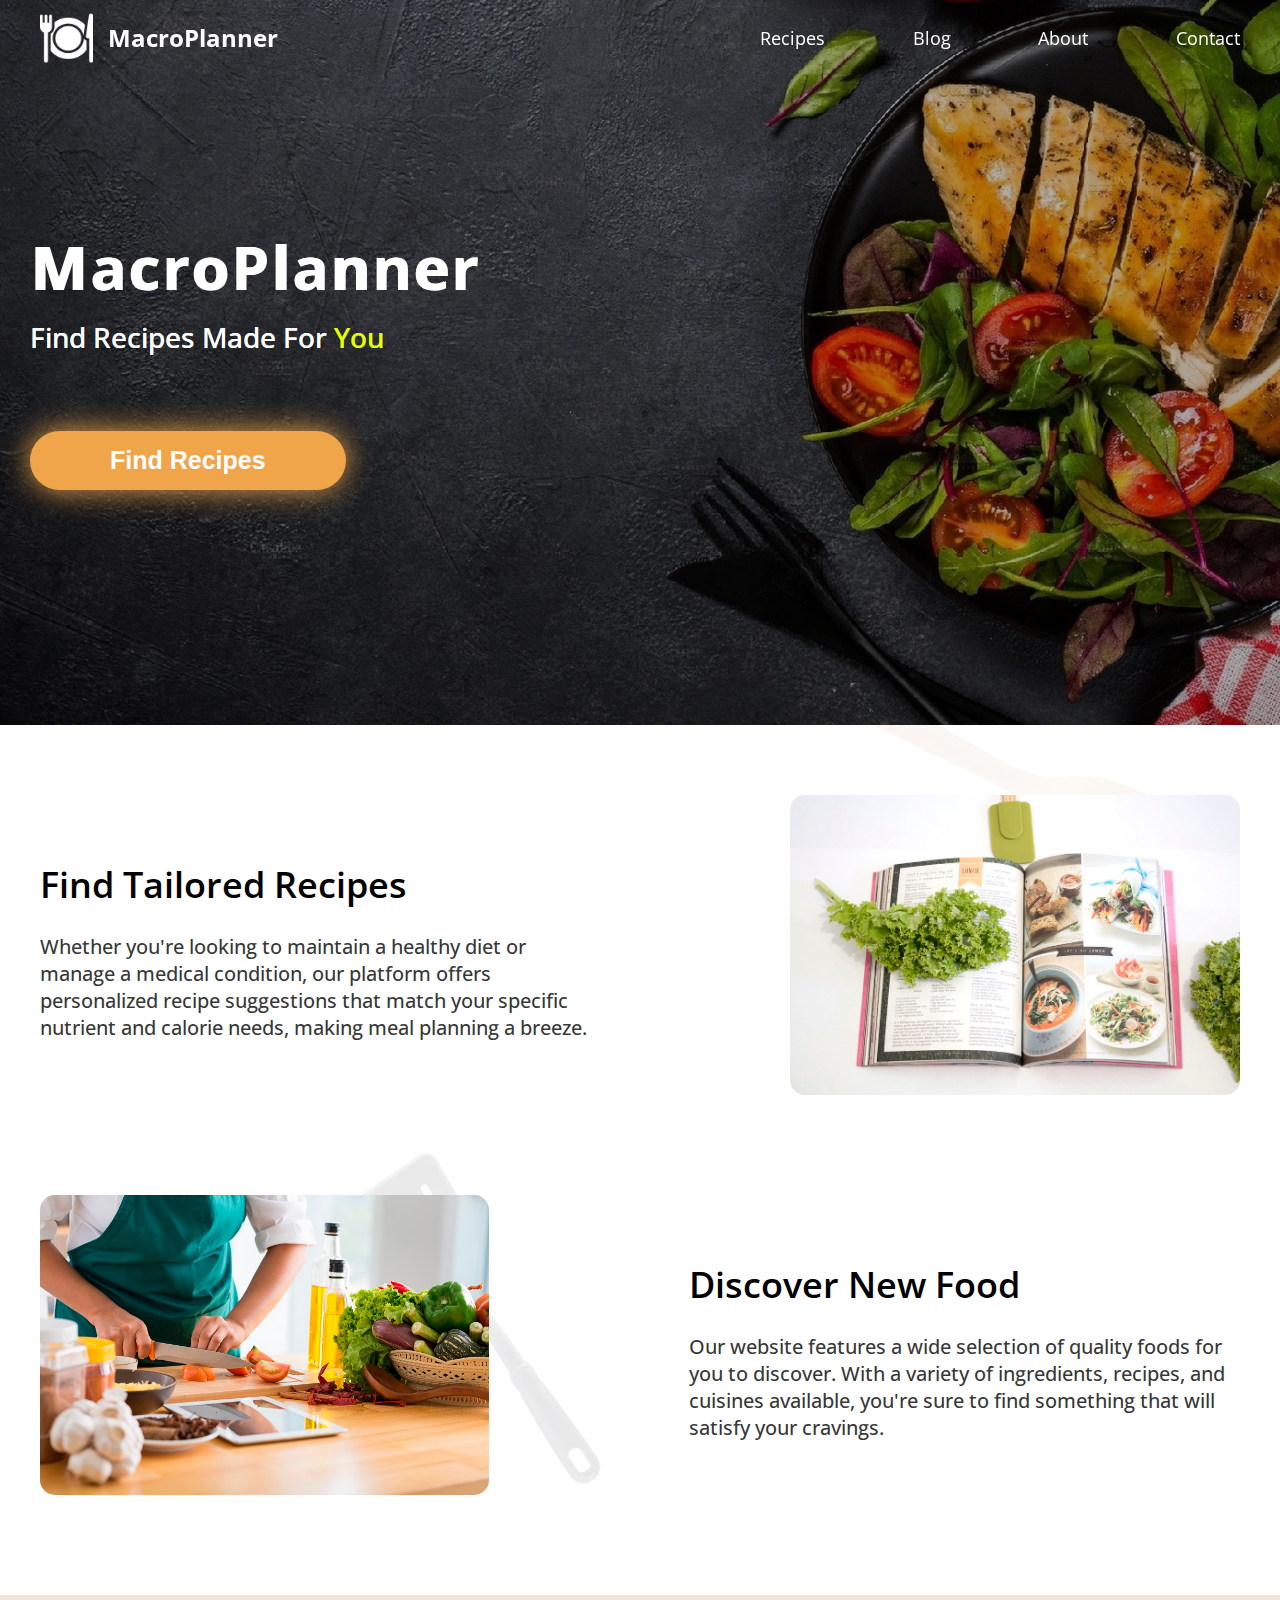
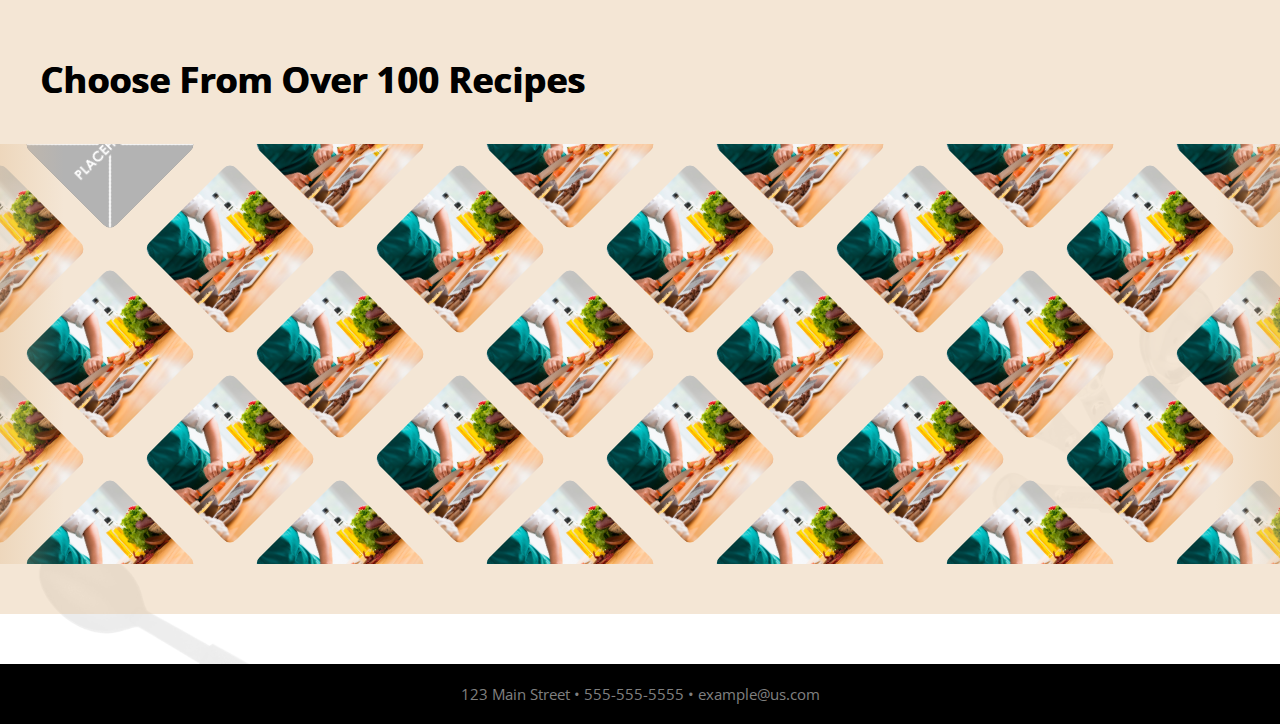
==== commit 415f7a60: "v.0.3.0[UI Update Part 1]" ====
--- a/index.html
+++ b/index.html
@@ -1,80 +1,421 @@
 <!DOCTYPE html>
 <html>
-    <head>
-        <title>MacroPlanner</title>
-        <link rel="preconnect" href="https://fonts.googleapis.com">
-        <link rel="preconnect" href="https://fonts.gstatic.com" crossorigin>
-        <link href="https://fonts.googleapis.com/css2?family=Open+Sans&family=Roboto&display=swap" rel="stylesheet">
-        <link rel="stylesheet" href="./styles.css">
-    </head>
-    <body>
-        <header class="topheader">
-            <nav>
-                <ui>
-                    <li class="logo"><a href="index.html">Logo</a></li>
-                    <li><a href="recipes.html">Recipes</a></li>
-                    <li><a href="blog.html">Blog</a></li>
-                    <li><a href="about.html">About</a></li>
-                    <li><a href="contact.html">Contact</a></li>
-                </ui>
-            </nav>
-        </header>
-        <header class="homeheader">
-            <div>
-                <h1 class="HomeWebName">
-                    MacroPlanner
+
+<head>
+    <title>MacroPlanner</title>
+    <link rel="preconnect" href="https://fonts.googleapis.com">
+    <link rel="preconnect" href="https://fonts.gstatic.com" crossorigin>
+    <link href="https://fonts.googleapis.com/css2?family=Open+Sans&family=Roboto&display=swap" rel="stylesheet">
+    <link rel="stylesheet" href="./styles.css">
+</head>
+
+<body>
+    <header class="navHeader" id="navHeader">
+        <nav>
+            <ul>
+                <li class="navHeaderLogo">
+                    <div onclick="location.href='index.html';" style="cursor: pointer;">
+                        <img src="images/placeholderlogo.png">
+                        <h1>MacroPlanner</h1>
+                    </div>
+                </li>
+                <li class=" navHeaderSpacer">
+                </li>
+                <li><a href="recipes.html">Recipes</a></li>
+                <li><a href="blog.html">Blog</a></li>
+                <li><a href="about.html">About</a></li>
+                <li><a href="contact.html">Contact</a></li>
+            </ul>
+        </nav>
+    </header>
+    <header class="homeHeader">
+        <div>
+            <h1 class="homeHeaderTitle">
+                MacroPlanner
+            </h1>
+            <h1 class="homeHeaderSlogan">
+                Find Recipes Made For
+                <span style="color:rgb(229, 255, 0);">You</span>
+            </h1>
+            <button type="button" class="homeHeaderRecipeButton" onclick="location.href='recipes.html';">Find
+                Recipes</button>
+        </div>
+    </header>
+    <section class="homeFeatureBoxSection">
+        <div class="homeFeatureBoxDiv">
+            <div class="homeFeatureBoxText">
+                <h1 class="homeFeatureBoxTitle">
+                    Find Tailored Recipes
                 </h1>
-                <hr class="rounded">
-                <h1 class="HomeSlogan">
-                    Find Recipes Made For 
-                    <span style="color:rgb(229, 255, 0);">You</span>
+                <h1 class="homeFeatureBoxPara">
+                    Whether you're looking to maintain a healthy diet or manage a medical condition, our platform offers
+                    personalized recipe suggestions that match your specific nutrient and calorie needs, making meal
+                    planning a breeze.
                 </h1>
-                <button type="button" class="HomeRecipeButton" onclick="location.href='recipes.html';">Find Recipes</button>
-            </div>
-        </header>
-        <section>
-        </section>
-        <section class="feature-box home">
-            <div class="homefeatureboxdiv">
-                <div class="homefeaturehor">
-                    <h1 class="homefeaturetitle">
-                        Find Tailored Recipes
-                    </h1>
-                    <h1 class="homefeaturepara">
-                        Discover a new way to find recipes that suit your dietary preferences with our advanced search engine. Whether you're looking to maintain a healthy diet or manage a medical condition, our platform offers personalized recipe suggestions that match your specific nutrient and calorie needs, making meal planning a breeze. 
-                    </h1>
-                </div>
-                <img class="homefeatureimg1" src="images/photo-1542010589005-d1eacc3918f2.jpeg">
-            </div>
-            <div class="homefeatureboxdiv">
-                <img class="homefeatureimg2" src="images/iStock_58717870_XLARGE.jpg" alt="apple1">
-                <div class="homefeaturehor">
-                    <h1 class="homefeaturetitle">
-                        Discover New Food
-                    </h1>
-                    <h1 class="homefeaturepara">
-                        Lorem ipsum dolor sit amet, consectetur adipiscing elit, sed do eiusmod tempor incididunt ut labore et dolore magna aliqua.
-                    </h1>
-                </div>
-            </div>
-            <div class="homefeatureboxdiv">
-                <div class="homefeaturehor">
-                    <h1 class="homefeaturetitle">
-                        Title 3
-                    </h1>
-                    <h1 class="homefeaturepara">
-                        Lorem ipsum dolor sit amet, consectetur adipiscing elit, sed do eiusmod tempor incididunt ut labore et dolore magna aliqua.
-                    </h1>
-                </div>
-                <img class="homefeatureimg1" src="images/istockphoto-1314948471-612x612.jpg" alt="apple1">
-            </div>
-        </section>
-        <section>
-            <div class="emptybox"></div>
-        </section>
-        <footer>
-            123 Main Street • 555-555-5555 • example@us.com
-        </footer>
-        <script src="./main.js"></script>
-    </body>
+            </div>
+            <img class="homeFeatureBoxImg1" src="images/photo-1542010589005-d1eacc3918f2.jpeg">
+        </div>
+        <div class="homeFeatureBoxDiv">
+            <img class="homeFeatureBoxImg2" src="images/iStock_58717870_XLARGE.jpg">
+            <div class="homeFeatureBoxText">
+                <h1 class="homeFeatureBoxTitle">
+                    Discover New Food
+                </h1>
+                <h1 class="homeFeatureBoxPara">
+                    Our website features a wide selection of quality foods for you to discover. With a variety of
+                    ingredients, recipes, and cuisines available, you're sure to find something that will satisfy your
+                    cravings.
+                </h1>
+            </div>
+        </div>
+    </section>
+    <section class="homeRecipeScrollerSection">
+        <h1>Choose From Over 100 Recipes</h1>
+        <div class="homeRecipeScroller">
+            <div class="homeRecipeScrollerTrack">
+                <div class="homeRecipeScrollerSlide">
+                    <img src="images/placeholder.png">
+                </div>
+                <div class="homeRecipeScrollerSlide">
+                    <img src="images/iStock_58717870_XLARGE.jpg">
+                </div>
+                <div class="homeRecipeScrollerSlide">
+                    <img src="images/iStock_58717870_XLARGE.jpg">
+                </div>
+                <div class="homeRecipeScrollerSlide">
+                    <img src="images/iStock_58717870_XLARGE.jpg">
+                </div>
+                <div class="homeRecipeScrollerSlide">
+                    <img src="images/iStock_58717870_XLARGE.jpg">
+                </div>
+                <div class="homeRecipeScrollerSlide">
+                    <img src="images/iStock_58717870_XLARGE.jpg">
+                </div>
+                <div class="homeRecipeScrollerSlide">
+                    <img src="images/iStock_58717870_XLARGE.jpg">
+                </div>
+                <div class="homeRecipeScrollerSlide">
+                    <img src="images/iStock_58717870_XLARGE.jpg">
+                </div>
+                <div class="homeRecipeScrollerSlide">
+                    <img src="images/iStock_58717870_XLARGE.jpg">
+                </div>
+                <div class="homeRecipeScrollerSlide">
+                    <img src="images/iStock_58717870_XLARGE.jpg">
+                </div>
+
+                <!-- Slides doubled for infinite effect -->
+
+                <div class="homeRecipeScrollerSlide">
+                    <img src="images/placeholder.png">
+                </div>
+                <div class="homeRecipeScrollerSlide">
+                    <img src="images/iStock_58717870_XLARGE.jpg">
+                </div>
+                <div class="homeRecipeScrollerSlide">
+                    <img src="images/iStock_58717870_XLARGE.jpg">
+                </div>
+                <div class="homeRecipeScrollerSlide">
+                    <img src="images/iStock_58717870_XLARGE.jpg">
+                </div>
+                <div class="homeRecipeScrollerSlide">
+                    <img src="images/iStock_58717870_XLARGE.jpg">
+                </div>
+                <div class="homeRecipeScrollerSlide">
+                    <img src="images/iStock_58717870_XLARGE.jpg">
+                </div>
+                <div class="homeRecipeScrollerSlide">
+                    <img src="images/iStock_58717870_XLARGE.jpg">
+                </div>
+                <div class="homeRecipeScrollerSlide">
+                    <img src="images/iStock_58717870_XLARGE.jpg">
+                </div>
+                <div class="homeRecipeScrollerSlide">
+                    <img src="images/iStock_58717870_XLARGE.jpg">
+                </div>
+                <div class="homeRecipeScrollerSlide">
+                    <img src="images/iStock_58717870_XLARGE.jpg">
+                </div>
+            </div>
+            <div class="homeRecipeScrollerTrack">
+                <div class="homeRecipeScrollerSlide two">
+                    <img src="images/iStock_58717870_XLARGE.jpg">
+                </div>
+                <div class="homeRecipeScrollerSlide two">
+                    <img src="images/iStock_58717870_XLARGE.jpg">
+                </div>
+                <div class="homeRecipeScrollerSlide two">
+                    <img src="images/iStock_58717870_XLARGE.jpg">
+                </div>
+                <div class="homeRecipeScrollerSlide two">
+                    <img src="images/iStock_58717870_XLARGE.jpg">
+                </div>
+                <div class="homeRecipeScrollerSlide two">
+                    <img src="images/iStock_58717870_XLARGE.jpg">
+                </div>
+                <div class="homeRecipeScrollerSlide two">
+                    <img src="images/iStock_58717870_XLARGE.jpg">
+                </div>
+                <div class="homeRecipeScrollerSlide two">
+                    <img src="images/iStock_58717870_XLARGE.jpg">
+                </div>
+                <div class="homeRecipeScrollerSlide two">
+                    <img src="images/iStock_58717870_XLARGE.jpg">
+                </div>
+                <div class="homeRecipeScrollerSlide two">
+                    <img src="images/iStock_58717870_XLARGE.jpg">
+                </div>
+                <div class="homeRecipeScrollerSlide two">
+                    <img src="images/iStock_58717870_XLARGE.jpg">
+                </div>
+
+                <!-- Slides doubled for infinite effect -->
+
+                <div class="homeRecipeScrollerSlide two">
+                    <img src="images/iStock_58717870_XLARGE.jpg">
+                </div>
+                <div class="homeRecipeScrollerSlide two">
+                    <img src="images/iStock_58717870_XLARGE.jpg">
+                </div>
+                <div class="homeRecipeScrollerSlide two">
+                    <img src="images/iStock_58717870_XLARGE.jpg">
+                </div>
+                <div class="homeRecipeScrollerSlide two">
+                    <img src="images/iStock_58717870_XLARGE.jpg">
+                </div>
+                <div class="homeRecipeScrollerSlide two">
+                    <img src="images/iStock_58717870_XLARGE.jpg">
+                </div>
+                <div class="homeRecipeScrollerSlide two">
+                    <img src="images/iStock_58717870_XLARGE.jpg">
+                </div>
+                <div class="homeRecipeScrollerSlide two">
+                    <img src="images/iStock_58717870_XLARGE.jpg">
+                </div>
+                <div class="homeRecipeScrollerSlide two">
+                    <img src="images/iStock_58717870_XLARGE.jpg">
+                </div>
+                <div class="homeRecipeScrollerSlide two">
+                    <img src="images/iStock_58717870_XLARGE.jpg">
+                </div>
+                <div class="homeRecipeScrollerSlide two">
+                    <img src="images/iStock_58717870_XLARGE.jpg">
+                </div>
+            </div>
+            <div class="homeRecipeScrollerTrack">
+                <div class="homeRecipeScrollerSlide three">
+                    <img src="images/iStock_58717870_XLARGE.jpg">
+                </div>
+                <div class="homeRecipeScrollerSlide three">
+                    <img src="images/iStock_58717870_XLARGE.jpg">
+                </div>
+                <div class="homeRecipeScrollerSlide three">
+                    <img src="images/iStock_58717870_XLARGE.jpg">
+                </div>
+                <div class="homeRecipeScrollerSlide three">
+                    <img src="images/iStock_58717870_XLARGE.jpg">
+                </div>
+                <div class="homeRecipeScrollerSlide three">
+                    <img src="images/iStock_58717870_XLARGE.jpg">
+                </div>
+                <div class="homeRecipeScrollerSlide three">
+                    <img src="images/iStock_58717870_XLARGE.jpg">
+                </div>
+                <div class="homeRecipeScrollerSlide three">
+                    <img src="images/iStock_58717870_XLARGE.jpg">
+                </div>
+                <div class="homeRecipeScrollerSlide three">
+                    <img src="images/iStock_58717870_XLARGE.jpg">
+                </div>
+                <div class="homeRecipeScrollerSlide three">
+                    <img src="images/iStock_58717870_XLARGE.jpg">
+                </div>
+                <div class="homeRecipeScrollerSlide three">
+                    <img src="images/iStock_58717870_XLARGE.jpg">
+                </div>
+
+                <!-- Slides doubled for infinite effect -->
+
+                <div class="homeRecipeScrollerSlide three">
+                    <img src="images/iStock_58717870_XLARGE.jpg">
+                </div>
+                <div class="homeRecipeScrollerSlide three">
+                    <img src="images/iStock_58717870_XLARGE.jpg">
+                </div>
+                <div class="homeRecipeScrollerSlide three">
+                    <img src="images/iStock_58717870_XLARGE.jpg">
+                </div>
+                <div class="homeRecipeScrollerSlide three">
+                    <img src="images/iStock_58717870_XLARGE.jpg">
+                </div>
+                <div class="homeRecipeScrollerSlide three">
+                    <img src="images/iStock_58717870_XLARGE.jpg">
+                </div>
+                <div class="homeRecipeScrollerSlide three">
+                    <img src="images/iStock_58717870_XLARGE.jpg">
+                </div>
+                <div class="homeRecipeScrollerSlide three">
+                    <img src="images/iStock_58717870_XLARGE.jpg">
+                </div>
+                <div class="homeRecipeScrollerSlide three">
+                    <img src="images/iStock_58717870_XLARGE.jpg">
+                </div>
+                <div class="homeRecipeScrollerSlide three">
+                    <img src="images/iStock_58717870_XLARGE.jpg">
+                </div>
+                <div class="homeRecipeScrollerSlide three">
+                    <img src="images/iStock_58717870_XLARGE.jpg">
+                </div>
+            </div>
+            <div class="homeRecipeScrollerTrack">
+                <div class="homeRecipeScrollerSlide four">
+                    <img src="images/iStock_58717870_XLARGE.jpg">
+                </div>
+                <div class="homeRecipeScrollerSlide four">
+                    <img src="images/iStock_58717870_XLARGE.jpg">
+                </div>
+                <div class="homeRecipeScrollerSlide four">
+                    <img src="images/iStock_58717870_XLARGE.jpg">
+                </div>
+                <div class="homeRecipeScrollerSlide four">
+                    <img src="images/iStock_58717870_XLARGE.jpg">
+                </div>
+                <div class="homeRecipeScrollerSlide four">
+                    <img src="images/iStock_58717870_XLARGE.jpg">
+                </div>
+                <div class="homeRecipeScrollerSlide four">
+                    <img src="images/iStock_58717870_XLARGE.jpg">
+                </div>
+                <div class="homeRecipeScrollerSlide four">
+                    <img src="images/iStock_58717870_XLARGE.jpg">
+                </div>
+                <div class="homeRecipeScrollerSlide four">
+                    <img src="images/iStock_58717870_XLARGE.jpg">
+                </div>
+                <div class="homeRecipeScrollerSlide four">
+                    <img src="images/iStock_58717870_XLARGE.jpg">
+                </div>
+                <div class="homeRecipeScrollerSlide four">
+                    <img src="images/iStock_58717870_XLARGE.jpg">
+                </div>
+
+                <!-- Slides doubled for infinite effect -->
+
+                <div class="homeRecipeScrollerSlide four">
+                    <img src="images/iStock_58717870_XLARGE.jpg">
+                </div>
+                <div class="homeRecipeScrollerSlide four">
+                    <img src="images/iStock_58717870_XLARGE.jpg">
+                </div>
+                <div class="homeRecipeScrollerSlide four">
+                    <img src="images/iStock_58717870_XLARGE.jpg">
+                </div>
+                <div class="homeRecipeScrollerSlide four">
+                    <img src="images/iStock_58717870_XLARGE.jpg">
+                </div>
+                <div class="homeRecipeScrollerSlide four">
+                    <img src="images/iStock_58717870_XLARGE.jpg">
+                </div>
+                <div class="homeRecipeScrollerSlide four">
+                    <img src="images/iStock_58717870_XLARGE.jpg">
+                </div>
+                <div class="homeRecipeScrollerSlide four">
+                    <img src="images/iStock_58717870_XLARGE.jpg">
+                </div>
+                <div class="homeRecipeScrollerSlide four">
+                    <img src="images/iStock_58717870_XLARGE.jpg">
+                </div>
+                <div class="homeRecipeScrollerSlide four">
+                    <img src="images/iStock_58717870_XLARGE.jpg">
+                </div>
+                <div class="homeRecipeScrollerSlide four">
+                    <img src="images/iStock_58717870_XLARGE.jpg">
+                </div>
+            </div>
+            <div class="homeRecipeScrollerTrack">
+                <div class="homeRecipeScrollerSlide five">
+                    <img src="images/iStock_58717870_XLARGE.jpg">
+                </div>
+                <div class="homeRecipeScrollerSlide five">
+                    <img src="images/iStock_58717870_XLARGE.jpg">
+                </div>
+                <div class="homeRecipeScrollerSlide five">
+                    <img src="images/iStock_58717870_XLARGE.jpg">
+                </div>
+                <div class="homeRecipeScrollerSlide five">
+                    <img src="images/iStock_58717870_XLARGE.jpg">
+                </div>
+                <div class="homeRecipeScrollerSlide five">
+                    <img src="images/iStock_58717870_XLARGE.jpg">
+                </div>
+                <div class="homeRecipeScrollerSlide five">
+                    <img src="images/iStock_58717870_XLARGE.jpg">
+                </div>
+                <div class="homeRecipeScrollerSlide five">
+                    <img src="images/iStock_58717870_XLARGE.jpg">
+                </div>
+                <div class="homeRecipeScrollerSlide five">
+                    <img src="images/iStock_58717870_XLARGE.jpg">
+                </div>
+                <div class="homeRecipeScrollerSlide five">
+                    <img src="images/iStock_58717870_XLARGE.jpg">
+                </div>
+                <div class="homeRecipeScrollerSlide five">
+                    <img src="images/iStock_58717870_XLARGE.jpg">
+                </div>
+
+                <!-- Slides doubled for infinite effect -->
+
+                <div class="homeRecipeScrollerSlide five">
+                    <img src="images/iStock_58717870_XLARGE.jpg">
+                </div>
+                <div class="homeRecipeScrollerSlide five">
+                    <img src="images/iStock_58717870_XLARGE.jpg">
+                </div>
+                <div class="homeRecipeScrollerSlide five">
+                    <img src="images/iStock_58717870_XLARGE.jpg">
+                </div>
+                <div class="homeRecipeScrollerSlide five">
+                    <img src="images/iStock_58717870_XLARGE.jpg">
+                </div>
+                <div class="homeRecipeScrollerSlide five">
+                    <img src="images/iStock_58717870_XLARGE.jpg">
+                </div>
+                <div class="homeRecipeScrollerSlide five">
+                    <img src="images/iStock_58717870_XLARGE.jpg">
+                </div>
+                <div class="homeRecipeScrollerSlide five">
+                    <img src="images/iStock_58717870_XLARGE.jpg">
+                </div>
+                <div class="homeRecipeScrollerSlide five">
+                    <img src="images/iStock_58717870_XLARGE.jpg">
+                </div>
+                <div class="homeRecipeScrollerSlide five">
+                    <img src="images/iStock_58717870_XLARGE.jpg">
+                </div>
+                <div class="homeRecipeScrollerSlide five">
+                    <img src="images/iStock_58717870_XLARGE.jpg">
+                </div>
+            </div>
+        </div>
+    </section>
+    <section>
+        <div class="emptybox"></div>
+    </section>
+    <footer>
+        123 Main Street • 555-555-5555 • example@us.com
+    </footer>
+    <script>
+        document.addEventListener('scroll', () => {
+            const navHeader = document.querySelector('.navHeader');
+            if (window.scrollY > 0) {
+                navHeader.classList.add('scrolled');
+            } else {
+                navHeader.classList.remove('scrolled');
+            }
+        })
+    </script>
+    <script src="./main.js"></script>
+</body>
+
 </html>--- a/styles.css
+++ b/styles.css
@@ -2,44 +2,390 @@
     margin: 0;
     padding: 0;
     font-family: 'Open Sans', sans-serif;
-}
-.topheader{
+    background-image: url('images/backgroundUtensil/MacroPlannerBackground.png');
+    background-position: top;
+    background-size: 105vw;
+}
+/* Removing arrows from num input*/
+input::-webkit-outer-spin-button,
+input::-webkit-inner-spin-button {
+  -webkit-appearance: none;
+  margin: 0;
+}
+
+input[type=number] {
+  -moz-appearance: textfield;
+}
+
+
+.navHeader {
+    background-color: transparent;
+    display: flex;
+    align-items: center;
+    justify-content: center;
+    margin: 0;
+    padding: 0;
+    position: fixed;
+    width: 100%;
+    top: 0;
+    height: 75px;
+    z-index: 25;
+    transition: 0.4s ease;
+}
+
+.navHeader.scrolled {
     background-color: rgb(255, 255, 255);
-    text-align: center;
-    padding: 5px;
+    box-shadow: rgba(173, 173, 173, 0.7) 0px 0px 10px 0px;
+}
+
+.navHeader.scrolledSticky {
+    background-color: rgb(255, 255, 255);
+    box-shadow: rgba(173, 173, 173, 0.7) 0px 0px 10px 0px;
     position: sticky;
+}
+
+.navHeader nav {
+    margin: 0;
+    padding: 0;
+    height: 100%;
+    width: 1200px;
+}
+
+.navHeader ul {
+    display: flex;
+    height: 100%;
+    align-items: center;
+    justify-content: space-between;
+    margin: 0;
+    padding: 0;
+    list-style-type: none;
+}
+
+.navHeader ul a {
+    color: rgb(255, 255, 255);
+    font-size: 18px;
+    text-decoration: none;
+    transition: all 0.25s ease;
+}
+
+.navHeader.scrolled ul a {
+    color: black;
+}
+
+.navHeader.scrolledSticky ul a {
+    color: black;
+}
+
+.navHeader ul a:hover {
+    color: #F0A54B;
+    text-shadow: 0.5px 0 0 currentColor;
+}
+
+.navHeader.scrolled ul a:hover {
+    color: #F0A54B;
+    text-shadow: 0.5px 0 0 currentColor;
+}
+
+.navHeader.scrolledSticky ul a:hover {
+    color: #F0A54B;
+    text-shadow: 0.5px 0 0 currentColor;
+}
+
+.navHeaderSpacer {
+    width: 24vw;
+}
+
+.navHeaderLogo {
+    display: flex;
+    align-items: center;
+    justify-content: center;
+    height: 100%;
+}
+
+.navHeaderLogo div {
+    display: flex;
+    flex-direction: row;
+    align-items: center;
+    justify-content: center;
+}
+
+.navHeaderLogo div img {
+    height: 50px;
+    width: 53px;
+    margin: 0px 15px 0px 0px;
+    -webkit-filter: invert(100%);
+    filter: invert(100%);
+}
+
+.navHeader.scrolled .navHeaderLogo div img {
+    -webkit-filter: invert(0%);
+    filter: invert(0%);
+}
+
+.navHeader.scrolledSticky .navHeaderLogo div img {
+    -webkit-filter: invert(0%);
+    filter: invert(0%);
+}
+
+.navHeaderLogo div h1 {
+    color: rgb(255, 255, 255);
+    font-size: 24px;
+    font-weight: 700;
+}
+
+.navHeader.scrolled .navHeaderLogo div h1 {
+    color: black;
+}
+
+.navHeader.scrolledSticky .navHeaderLogo div h1 {
+    color: black;
+}
+
+
+
+
+
+.homeHeader {
+    background-color: black;
+    background: linear-gradient(rgba(0, 0, 0, 0.3), rgba(0, 0, 0, 0.3)), url('images/thic98pf1dtncv1nluaalvqapywv3gfxgefneb2wnekdrpwbmtz8ev9vdpuip5pk--transformed.jpeg');
+    background-size: cover;
+    background-position: 0px -160px;
+    display: flex;
+    align-items: center;
+    justify-content: center;
+    height: 725px;
+    background-attachment: fixed;
+    margin: 0px 0px 20px 0px;
+}
+
+.homeHeader div {
+    display: flex;
+    flex-direction: column;
+    align-items: flex-start;
+    justify-content: center;
+    position: relative;
+    top: -10px;
+    right: 385px;
+}
+
+.homeHeaderTitle {
+    color: white;
+    font-size: 60px;
+    letter-spacing: 2.5px;
+    margin: 0;
+    padding: 0;
+    position: relative;
+    top: 10px;
+    text-align: left;
+    text-shadow: 1.5px 0 0 currentColor;
+}
+
+.homeHeaderSlogan {
+    color: white;
+    font-size: 28px;
+    font-weight: 500;
+    margin: 20px 0px 35px 0px;
+    padding: 0;
+    position: relative;
+    text-align: left;
+    text-shadow: 0.2px 0 0 currentColor;
+}
+
+.homeHeaderRecipeButton {
+    cursor: pointer;
+    border-radius: 30px;
+    border-width: 0px;
+    font-size: 25px;
+    margin: 40px 0px 0px 0px;
+    padding: 15px 80px 15px 80px;
+    box-shadow: #F0A54B 0px 0px 30px;
+    background-color: #F0A54B;
+    color: rgb(255, 255, 255);
+    font-weight: bolder;
+    transition: all 0.25s ease;
+}
+
+.homeHeaderRecipeButton:hover {
+    transition: all 0.3s ease;
+    transform: scale(108%);
+    background-color: rgb(255, 255, 255);
+    box-shadow: #F0A54B 0px 0px 15px;
+    color: #F0A54B;
+}
+
+.homeHeaderRecipeButton:active {
+    transition: all 0.1s ease;
+    transform: scale(95%);
+}
+
+.homeFeatureBoxSection {
+    margin: 0px 0px 50px 0px;
+    display: flex;
+    flex-direction: column;
+    align-items: center;
+    justify-content: center;
+}
+
+.homeFeatureBoxDiv {
+    display: flex;
+    flex-direction: row;
+    align-items: center;
+    justify-content: center;
+    width: 1200px;
+}
+
+.homeFeatureBoxTitle {
+    color: rgb(0, 0, 0);
+    font-weight: 600;
+    font-size: 36px;
+    text-align: left;
+}
+
+.homeFeatureBoxPara {
+    color: rgba(0, 0, 0, 0.8);
+    font-size: 20px;
+    font-weight: 500;
+    text-align: left;
+}
+
+.homeFeatureBoxImg1 {
+    border-radius: 15px;
+    margin: 50px 0px 50px 200px;
+    height: 300px;
+    width: 450px;
+    object-fit: cover;
+}
+
+.homeFeatureBoxImg2 {
+    border-radius: 15px;
+    margin: 50px 200px 50px 0px;
+    height: 300px;
+    width: 450px;
+    object-fit: cover;
+}
+
+
+.homeRecipeScrollerSection {
+    background-color: rgba(228, 193, 151, 0.4);
+    margin: 0 auto;
+    padding: 50px 0px 50px 0px;
+    display: flex;
+    flex-direction: column;
+    align-items: center;
+    justify-content: center;
+}
+
+.homeRecipeScrollerSection h1 {
+    width: 1200px;
+    color: black;
+    font-weight: bold;
+    font-size: 36px;
+    margin: 10px 0px 40px 0px;
+    text-shadow: 0.7px 0 0 currentColor;
+    text-align: left;
+}
+
+.homeRecipeScroller {
+    height: 420px;
+    margin: auto;
+    padding: 0;
+    position: relative;
+    width: 100%;
+    display: grid;
+    place-items: center;
+    overflow: hidden;
+}
+
+.homeRecipeScrollerTrack {
+    display: flex;
+    width: calc(230px * 20);
+    animation: homeRecipeScroll 45s linear infinite;
+}
+
+@keyframes homeRecipeScroll {
+    0% {
+        transform: translateX(0);
+    }
+
+    100% {
+        transform: translateX(calc(-230px * 10));
+    }
+}
+
+.homeRecipeScrollerSlide {
+    height: 140px;
+    width: 140px;
+    display: flex;
+    align-items: center;
+    padding: 0px 45px 0px 45px;
+    pointer-events: none;
+    position: relative;
+    top: -70px;
+}
+
+.homeRecipeScrollerSlide img {
+    background-color: gray;
+    height: 130px;
+    width: 130px;
+    border-radius: 10px;
+    pointer-events: initial;
+    transform: rotateZ(-45deg) scale(95%);
+    object-fit: cover;
+    transition: all 0.15s ease;
+}
+
+.homeRecipeScrollerSlide img:hover {
+    transform: rotateZ(-45deg) scale(125%);
+}
+
+.homeRecipeScrollerSlide.two {
+    top: -105px;
+    right: 110px;
+}
+
+.homeRecipeScrollerSlide.three {
+    top: -140px;
+}
+
+.homeRecipeScrollerSlide.four {
+    top: -175px;
+    right: 110px;
+}
+
+.homeRecipeScrollerSlide.five {
+    top: -210px;
+}
+
+.homeRecipeScroller::before,
+.homeRecipeScroller::after {
+    background: linear-gradient(to right, rgba(228, 193, 151, 0.4) 0%,
+            rgba(255, 255, 255, 0)100%);
+    content: '';
+    height: 100%;
+    pointer-events: none;
+    position: absolute;
+    width: 5%;
+    z-index: 2;
+}
+
+.homeRecipeScroller::before {
+    left: 0;
     top: 0;
-    height: 50px;
-    z-index: 25;
-}
-
-
-.homeheader {
-    background-color: black;
-    background: linear-gradient( rgba(0, 0, 0, 0.6), rgba(0, 0, 0, 0.6) ), url('images/pizza-preparation-with-ingredients-on-754245.jpg');
-    /* background-image: url(images/pizza-preparation-with-ingredients-on-754245.jpg); */
-    background-size: 100%;
-    background-position: center;
-    padding: 20px 20px 20px 20px;
-    height: 450px;
-    text-align: center;
-}
-
-.homeheader div {
-    display: inline-block;
-}
-
-header .logo a {
-    background-image: url("images/placeholderlogo.png");
-    background-size: 50px;
-    background-repeat: no-repeat;
-    display: inline-block;
-    text-indent: -9999999px;
-    position: relative;
-    top: -4px;
-    height: 45px;
-    width: 50px;
-}
+}
+
+.homeRecipeScroller::after {
+    right: 0;
+    top: 0;
+    transform: rotateZ(180deg);
+}
+
+
+
+
+
+
+
+
 
 .placeholderheader {
     background-color: black;
@@ -51,7 +397,7 @@
     text-align: center;
 }
 
-.placeholderheader h1{
+.placeholderheader h1 {
     color: black;
     font-size: 60px;
     text-decoration: none;
@@ -59,120 +405,8 @@
     top: 25px;
 }
 
-ul {
-    margin: 0;
-    padding: 0;
-    list-style-type: none;
-}
-.topheader li {
-    margin-right: 20px;
-    padding: 4px 10px 0px 10px;
-    display: inline-block;
-}
-.topheader li a {
-    color: black;
-    font-size: 17px;
-    padding: 10px 8px 0px 8px;
-    text-decoration: none;
-}
-.topheader li a:hover {
-    color: rgb(14, 199, 255);
-}
-
-.HomeWebName {
-    color: white;
-    font-size: 60px;
-    text-decoration: none;
-    position: relative;
-    top: 25px;
-}
-
-.HomeSlogan {
-    color: white;
-    font-size: 35px;
-    text-decoration: none;
-    position: relative;
-    top: -10px;
-}
-
-.HomeRecipeButton {
-    border-radius: 15px;
-    border-width: 1px;
-    font-size: 30px;
-    margin: 40px 0px 0px 0px;
-    padding: 10px 90px 10px 90px;
-}
-
-.HomeRecipeButton:hover {
-    background-color: rgb(236, 236, 236);
-    color: rgb(14, 199, 255);
-    font-size: 30px;
-}
-
-.homefeaturehor {
-    width: 30%;
-    display:inline-block;
-    padding: 60px 0px 100px 0px;
-    vertical-align: top;
-}
-
-.homefeaturetitle {
-    color: black;
-    font-weight:bold;
-    font-size: 35px;
-    margin: 20px;
-    text-align: left;
-    text-decoration: none;
-}
-
-.homefeaturepara {
-    color: gray;
-    font-weight: lighter;
-    font-size: 18px;
-    margin: 20px;
-    text-align: left;
-    text-decoration: none;
-}
-
-
-/* section {
-    background: rgb(255, 255, 255);
-    color: gray;
-    display: flex;
-    flex-direction: row;
-} */
-
-.homefeatureboxdiv{
-    text-align: center;
-    margin: 0 auto;
-    width: 100%;
-}
-
-.feature-box.home{
-    padding: 20px;
-    flex-direction: column;
-}
-
-
-.homefeatureimg1 {
-    border: 1px solid white;
-    border-radius: 15px;
-    box-shadow: gray 0px 0px 10px;
-    margin: 60px 20px 40px 100px;
-    height: 300px;
-    width: 450px;
-    object-fit: cover;
-}
-
-.homefeatureimg2 {
-    border: 1px solid white;
-    border-radius: 15px;
-    box-shadow: gray 0px 0px 10px;
-    margin: 60px 100px 40px 20px;
-    height: 300px;
-    width: 450px;
-    object-fit: cover;
-}
+
+
 
 footer {
     background: black;
@@ -195,169 +429,369 @@
 
 /* Recipes */
 
-.tempcover {
-    background-color: rgba(0, 0, 0, 0.281);
-    position: absolute;
+.recipesHeader {
+    height: 550px;
+    width: 1200px;
+    margin: 0 auto;
+    margin-top: 40px;
+    margin-bottom: 70px;
+    display: flex;
+    flex-direction: row;
+    align-items: center;
     justify-content: center;
-    text-align: center;
-    z-index: 8;
-    margin: 0 auto;
-    height: 730px;
-    width: 100%;
-    overflow: hidden;
-}
-
-.recipesearchcomingsoonbanner {
-    color: rgb(255, 255, 255);
-    font-size: 40px;
-    font-weight: 600;
-    text-align: center;
-    line-height: 120px;  
-    z-index: 10;
-    width: 100%;
-    height: 120px;
-    top: 280px;
-    background-color: rgb(129, 129, 129);
-    box-shadow: gray 0px 0px 10px;
-    position: absolute;
-}
-
-.recipesheader {
-    height: 65px;
-    text-align: center;
-}
-
-.RecipePageTitle {
+    overflow: visible;
+}
+
+
+.recipesHeaderSearchDiv {
+    background-color: #F3F4F6;
+    border-radius: 20px;
+    padding: 24px;
+    width: 380px;
+    height: 440px;
+    z-index: 2;
+    box-shadow: -4px 4px 5px 0.3px rgba(0, 0, 0, 0.3);
+}
+
+.recipesHeaderImg {
+    background: linear-gradient(rgba(0, 0, 0, 0.3), rgba(0, 0, 0, 0.5)), url('images/organic-food-background-assorted-raw-2344225-transformed.jpeg');
+    background-size: 100%;
+    background-position: center;
+    border-radius: 20px;
+    margin-left: -180px;
+    width: 1050px;
+    height: 100%;
+    z-index: 1;
+}
+
+.recipesHeaderSearchDivTop {
+    height: 380px;
+    margin-bottom: 10px;
+}
+
+.recipesHeaderSearchTitle {
     color: black;
-    position: relative;
-    bottom: 35px;
-    font-size: 60px;
-    text-decoration: none;
-}
-
-.recipesearchgrid {
-    display: grid;
-    grid-template-columns: repeat(20, 1fr);
-    grid-template-rows: repeat(20, 1fr);
-    grid-column-gap: 5px;
-    margin: 0 auto;
-    height: 650px;
-    width: 75%;
-}
-
-.recipesearchimage, .recipesearchdiv {
-    grid-row: 1/2;
-}
-
-.recipesearchimage {
-    border: 1px solid black;
-    border-radius: 15px;
-    background-color: black;
-    background: linear-gradient( rgba(0, 0, 0, 0.3), rgba(0, 0, 0, 0.5) ), url('images/organic-food-background-assorted-raw-2344225-transformed.jpeg');
-    /* background-image: url(images/organic-food-background-assorted-raw-2344225.jpg); */
-    background-size: 160%;
-    background-position: center;
-    width: 100%;
-    text-align: center;
-    grid-column: 4/span 17;
-    grid-row: 1/span 20;
-}
-
-.recipesearchdiv {
-    background-color: rgb(255, 255, 255);
-    border: 1px solid white;
-    border-radius: 15px;
-    box-shadow: gray 0px 0px 10px;
-    padding: 25px;
-    width: 500px;
-    grid-column: 1/ span 7;
-    grid-row: 3/span 16;
-}
-
-.recipesearchdivtop {
-    width: 500px;
-    height: 350px;
-    padding: 0px;
-    display:inline-block;
-    overflow: auto;
-}
-.recipesearchdivbottom {
-    width: 500px;
-    height: 125px;
-    padding: 0px;
-    display: inline-block;
-}
-
-.showhideadvanced {
+    font-size: 30px;
+    text-shadow: 0.7px 0 0 currentColor;
+    margin: 0;
+    padding: 0;
+}
+
+.recipesHeaderSearchTitle2 {
+    margin: 0;
+    padding: 0;
+    position: relative;
+    top: -8px;
+}
+
+.recipesHeaderSearchTitle2 a {
+    color: rgb(12, 108, 235);
+    font-size: 14px;
+    margin: 0;
+    padding: 0;
+    text-decoration: underline;
+}
+
+.recipeHeaderSearchButton {
+    cursor: pointer;
+    height: 55px;
+    width: 100%;
     border-radius: 15px;
     border-width: 0px;
-    box-shadow: gray 0px 0px 2px;
-    width: 500px;
-    font-size: 20px;
-    margin: 10px 0px 0px 0px;
-    padding: 6px 90px 6px 90px;
-}
-
-.findrecipesearch {
+    font-size: 25px;
+    background-color: #F0A54B;
+    color: rgb(255, 255, 255);
+    font-weight: 500;
+    text-shadow: 0.4px 0 0 currentColor;
+    transition: all 0.25s ease;
+}
+
+.recipeHeaderSearchButton:hover {
+    transition: all 0.3s ease;
+    transform: scale(104%);
+}
+
+.recipeHeaderSearchButton:active {
+    transition: all 0.1s ease;
+    transform: scale(95%);
+}
+
+.recipesHeaderSearchBox h1 {
+    color: rgba(0, 0, 0, 0.8);
+    font-size: 15px;
+    font-weight: 600;
+    margin-top: 10px;
+    margin-left: 10px;
+}
+
+.recipesHeaderSearchDivTop {
+    overflow-y: scroll;
+}
+
+/* custom scroller */
+/* width */
+.recipesHeaderSearchDivTop::-webkit-scrollbar {
+    width: 3px;
+}
+
+/* Track */
+.recipesHeaderSearchDivTop::-webkit-scrollbar-track {
+    background: #f1f1f1;
+}
+
+/* Handle */
+.recipesHeaderSearchDivTop::-webkit-scrollbar-thumb {
+    background: #999999;
+}
+
+/* Handle on hover */
+.recipesHeaderSearchDivTop:-webkit-scrollbar-thumb:hover {
+    background: #707070;
+}
+
+.recipesHeaderSearchBoxInputDiv {
+    position: relative;
+    display: flex;
+    flex-direction: row;
+    align-items: center;
+    justify-content: space-between;
+    overflow-y: hidden;
+}
+
+.recipesHeaderSearchBoxInputDiv input {
+    border-radius: 8px;
+    border-color: rgba(0, 0, 0, 0.4);
+    border-width: 1px;
+    margin: 0px 2px 0px 2px;
+    height: 30px;
+    width: 140px;
+    font-size: 18px;
+    color: rgba(0, 0, 0, 0.8);
+    text-shadow: 0.3px 0 0 currentColor;
+    padding: 12px 0px 0px 8px;
+}
+
+.recipesHeaderSearchBoxInputDiv h1 {
+    margin-top: 10px;
+    margin-left: 0px;
+    font-size: 18px;
+    font-weight: 600;
+}
+
+.recipesHeaderSearchBoxInputDiv div h1 {
+    text-align: center;
+    letter-spacing: -0.4px;
+    width: 30px;
+}
+
+.recipesHeaderSearchBoxInputDiv div h1 {
+    text-align: left;
+    border-radius: 8px;
+    border-color: rgba(0, 0, 0, 0.4);
+    border-width: 1px;
+    margin: 0;
+    height: 30px;
+    width: 140px;
+    font-size: 12px;
+    font-weight: 400;
+    text-shadow: 0.2px 0 0 currentColor;
+    color: gray;
+    padding: 2px 0px 0px 10px;
+    position: absolute;
+    pointer-events: none;
+}
+
+.sliderInput {
+    background-color: rgba(0, 0, 0, 0.9);
+    height: 4px;
+    margin: 5px 0px 8px 0px;
+    width: 100%;
+    border-radius: 5px;
+    position: relative;
+}
+
+.sliderInput .progress {
+    background-color: #E4C197;
+    height: 4px;
+    left: 0%;
+    right: 0%;
+    position: absolute;
+    border-radius: 5px;
+}
+
+.sliderRangeInput {
+    position: relative;
+}
+
+.sliderRangeInput input {
+    background: none;
+    -webkit-appearance: none;
+    position: absolute;
+    pointer-events: none;
+    top: -12px;
+    height: 4px;
+    width: 100%;
+    margin: 0px;
+}
+
+.sliderRangeInput input[type="range"]::-webkit-slider-thumb {
+    height: 17px;
+    width: 17px;
+    border-radius: 50%;
+    border: solid #000;
+    border-width: 1.5px;
+    cursor: grab;
+    pointer-events: auto;
+    -webkit-appearance: none;
+    background: white;
+}
+
+.sliderRangeInput input[type="range"]::-webkit-slider-thumb:active {
+    cursor: grabbing;
+}
+
+.sliderRangeInput input[type="range"]::-moz-range-thumb {
+    height: 17px;
+    width: 17px;
+    border: none;
+    border-radius: 50%;
+    pointer-events: auto;
+    cursor: grab;
+    -moz-appearance: none;
+    background: white;
+}
+
+.sliderRangeInput input[type="range"]::-moz-range-thumb:active {
+    cursor: grabbing;
+}
+
+.recipeSmallCardContainer {
+    height: 200px;
+    width: 200px;
+    margin: 0px 20px 0px 20px;
+    position: relative;
     border-radius: 15px;
-    border-width: 0px;
-    box-shadow: gray 0px 0px 2px;
-    width: 500px;
-    font-size: 20px;
-    margin: 15px 0px 0px 0px;
-    padding: 18px 90px 18px 90px;
-}
-
-.recipesearchinputtext {
+    overflow: hidden;
+    transition: 0.5s ease;
+    cursor: pointer;
+    display: flex;
+    place-items: center;
+    position: relative;
+}
+
+.recipeSmallCardContainer:hover {
+    transform: scale(120%);
+}
+
+.recipeSmallCardContainer img {
+    display: block;
+    height: 100%;
+    width: 100%;
+    object-fit: cover;
+}
+
+.recipeSmallCardOverlay {
+    position: absolute;
+    bottom: -120%;
+    right: -100%;
+    margin-bottom: 0px;
+    background: linear-gradient(to top, rgb(0, 0, 0, 0.6) 60%,
+            rgba(0, 0, 0, 0)85%);
+    overflow: hidden;
+    width: 410%;
+    height: 0;
+    transform: rotate(-15deg);
+    transition: 0.6s ease;
+}
+
+.recipeSmallCardContainer:hover .recipeSmallCardOverlay {
+    transition: 0.4s ease-in;
+    height: 510%;
+}
+
+.recipeSmallCardTextDiv {
+    position: absolute;
+    top: 15px;
+    height: 84%;
+    width: 84%;
+    padding: 8%;
+    opacity: 0%;
+    transition: .5s ease, top 0.4s ease;
+}
+
+.recipeSmallCardContainer:hover .recipeSmallCardTextDiv {
+    transition: 0.6s ease, top 0.4s ease;
+    transition-delay: 0.1s;
+    opacity: 100%;
+    top: 0px;
+}
+
+.recipeSmallCardRecipe {
+    height: 55px;
+    display: flex;
+    flex-direction: column;
+    align-items: left;
+    justify-content: center;
+    margin: 4px 0px 14px 0px;
+    position: relative;
+}
+
+.recipeSmallCardRecipe p {
+    color: rgb(255, 255, 255);
     margin: 0;
     padding: 0;
-    width: 150px;
-    list-style-type: none;
-    color: black;
-    left: 15px;
-    font-size: 14px;
-    position: relative;
-    bottom: 77px;
-    padding: 10px 0px 0px 0px;
-    text-decoration: none;
-}
-
-
-.calorieinputbox {
-    border-radius: 12px;
-    border-width: 1px;
-    font-size: 25px;
-    text-indent: 12px;
-    padding: 12px 0px 0px 0px;
-    margin: 0px;
-    height: 60px;
-    width: 98%;
+    font-weight: 500;
+    font-size: 19px;
+    font-weight: bolder;
+    text-shadow: 0.1px 0 0 currentColor;
+    text-align: left;
+    letter-spacing: 0.4px;
+    -webkit-box-orient: vertical;
+    display: -webkit-box;
+    -webkit-line-clamp: 2;
+    overflow: hidden;
+    text-overflow: ellipsis;
+    white-space: normal;
+}
+
+.recipeSmallCardInfo {
+    color: rgb(255, 255, 255);
+    margin: 5px 0px 5px 0px;
+    padding: 0;
+    font-weight: 500;
+    font-size: 15px;
+    text-align: left;
+}
+
+.reciperecentlyaddedsliderdiv:has(.recipeSmallCardContainer:hover) .recipeSmallCardContainer:not(:hover) {
+    opacity: 50%;
+    transform: scale(95%);
 }
 
 .reciperecentlyaddedbanner {
-    background-color:rgba(255, 60, 0, 0.473);
     height: 75px;
-    width: 100%;
-    margin: 80px 0px 80px 0px;
-    padding: 12px 0px 0px 12.5%;
+    width: 1200px;
+    margin: 0 auto;
+    margin-top: 60px;
+    margin-bottom: -10px;
     text-align: left;
-    color: white;
+    color: rgb(0, 0, 0);
     font-size: 35px;
-    box-sizing: border-box;
-    text-decoration: none;
     font-weight: bold;
+    text-shadow: 0.7px 0 0 currentColor;
 }
 
 .reciperecentlyadded {
+    padding: 0px;
     display: grid;
     place-items: center;
 }
 
 .reciperecentlyaddedslider {
     height: 250px;
-    margin: auto;
-    position: relative;
-    width:100%;
+    margin: 0 auto;
+    position: relative;
+    width: 1200px;
     display: grid;
     place-items: center;
     overflow: hidden;
@@ -365,8 +799,8 @@
 
 .reciperecentlyaddedslider::before,
 .reciperecentlyaddedslider::after {
-    background: linear-gradient(to right, rgba(255,255,255,1) 0%,
-    rgba(255,255,255,0)100%);
+    background: linear-gradient(to right, rgba(255, 255, 255, 1) 0%,
+            rgba(255, 255, 255, 0)100%);
     content: '';
     height: 100%;
     position: absolute;
@@ -387,49 +821,65 @@
 
 .reciperecentlyaddedsliderdiv {
     display: flex;
-    width: calc(250px * 16);
-    animation: recipescroll 25s linear infinite;
+    width: calc(240px * 16);
+    animation: recipescroll 40s linear infinite;
+}
+
+.reciperecentlyaddedsliderdiv:hover {
+    animation-play-state: paused;
  }
 
- /* .reciperecentlyaddedsliderdiv:hover {
-    animation-play-state: paused;
- } */
-
- .reciperecentlyaddedslide {
+.reciperecentlyaddedslide {
+    cursor: pointer;
     height: 200px;
     width: 250px;
     display: flex;
     padding: 20px;
     place-items: center;
     position: relative;
- }
+}
 
 .reciperecentlyaddedslide img {
     height: 100%;
     width: 100%;
     object-fit: cover;
- }
-
- @keyframes recipescroll {
+}
+
+@keyframes recipescroll {
     0% {
         transform: translateX(0);
     }
+
     100% {
-        transform: translateX(calc(-250px * 8));
+        transform: translateX(calc(-240px * 8));
     }
- }
-
-.recipeslidecard {
+}
+
+/* .recipeslidecard {
     position: relative;
     width: 100%;
     height: 100%;
     transform-style: preserve-3d;
-    transition: all 0.35s ease;
-    /* transition: all 0.5s cubic-bezier(0.4, -.2, 0.4, 1.6); */
-}
-
-.reciperecentlyaddedslide:hover .recipeslidecard{
-    transform: rotateY(180deg);
+    transition: all 0.4s ease;
+    transition: all 0.5s cubic-bezier(0.4, -.2, 0.4, 1.6);
+}
+
+.reciperecentlyaddedslide:hover .recipeslidecard {
+    transform: rotateY(180deg) scale(120%);
+}
+
+.reciperecentlyaddedslide:active .recipeslidecard {
+    transition: all 0.15s ease;
+    transform: rotateY(180deg) scale(90%);
+}
+
+.reciperecentlyaddedslide {
+    transition: all 0.4s ease;
+}
+
+.reciperecentlyaddedsliderdiv:has(.reciperecentlyaddedslide:hover) .reciperecentlyaddedslide:not(:hover) {
+    filter: brightness(70%);
+    transform: scale(88%);
 }
 
 .recipeslidecardfront {
@@ -455,9 +905,9 @@
     backface-visibility: hidden;
     background-color: white;
     transform: rotateY(180deg);
-} 
-
-.recipeslidecardback div{
+}
+
+.recipeslidecardback div {
     position: relative;
     top: 200;
 }
@@ -467,7 +917,7 @@
     height: 65px;
     font-weight: 600;
     font-size: 22px;
-    text-align:left;
+    text-align: left;
     text-decoration: none;
     margin: 14px 14px 0px 14px;
     overflow: hidden;
@@ -488,7 +938,72 @@
     display: grid;
     grid-template-columns: 1fr 1fr;
     width: 600px;
-}
+} */
+
+
+
+/* Recipe Search Page */
+.recipeSearchResultNumSection{
+    border-bottom: 3px solid rgba(0, 0, 0, 0.3);
+    height: 70px;
+    width: 1200px;
+    margin: 0 auto;
+    margin-bottom: 20px;
+    display: flex;
+    flex-direction: row;
+    align-items:end;
+    justify-content: left;
+    overflow: visible;
+}
+
+.recipeSearchResultNumSection p{
+    color: rgba(0, 0, 0, 0.8);
+    font-size: 22px;
+    font-weight: 800;
+    text-shadow: 0.2px 0 0 currentColor;
+    letter-spacing: 0.8px;;
+    margin: 0px 0px 10px 0px;
+    padding: 0;
+}
+
+.recipeSearchSection {
+    height: 550px;
+    width: 1200px;
+    margin: 0 auto;
+    margin-bottom: 70px;
+    display: flex;
+    flex-direction: row;
+    align-items: top;
+    justify-content: center;
+    overflow: visible;
+}
+
+.recipeSearchResultDiv {
+    background-color: green;
+    width: 820px;
+    height: 100px;
+    flex-direction: column;
+    align-items: center;
+    justify-content: center;
+}
+
+
+
+
+
+
+
+
+
+
+
+
+
+
+
+
+
+
 
 
 
@@ -499,7 +1014,7 @@
     margin: 0 auto;
     padding: 100px 0px 100px 0px;
     display: flex;
-    justify-content:space-evenly;
+    justify-content: space-evenly;
     align-items: center;
     width: 100%;
 }
@@ -510,7 +1025,7 @@
     border-radius: 15px;
     box-shadow: gray 0px 0px 10px;
     width: 700px;
-    display:inline-block;
+    display: inline-block;
     text-align: left;
     padding: 0px;
     padding: 0px 0px 50px 0px;
@@ -520,7 +1035,7 @@
 .recipepageimage {
     border-radius: 15px;
     box-shadow: gray 0px 0px 10px;
-    display:inline-block;
+    display: inline-block;
     margin: 0px;
     width: 700px;
     height: 450px;
@@ -548,13 +1063,15 @@
     align-items: center;
 }
 
-.recipepageinfoinnertable1, .recipepageinfoinnertable2 {
+.recipepageinfoinnertable1,
+.recipepageinfoinnertable2 {
     vertical-align: middle;
     /* border-collapse: collapse; */
     width: 45%;
 }
 
-.recipepageinfoinnertable1 tr, .recipepageinfoinnertable2 tr{
+.recipepageinfoinnertable1 tr,
+.recipepageinfoinnertable2 tr {
     height: 40px;
     text-indent: 30px;
     color: gray;
@@ -569,17 +1086,15 @@
     width: 4px;
     border-radius: 20px;
     /* background-color: rgba(128, 128, 128, 0.329); */
-    background: linear-gradient(
-    transparent -20%,
-    rgba(173, 173, 173, 0.548) 50%,
-    transparent 120%
-    );
-  }
+    background: linear-gradient(transparent -20%,
+            rgba(173, 173, 173, 0.548) 50%,
+            transparent 120%);
+}
 
 
 .recipepagemain {
     display: flex;
-    justify-content:space-evenly;
+    justify-content: space-evenly;
     align-items: center;
     margin: 0 auto;
     padding: 0px 0px 80px 0px;
@@ -592,7 +1107,7 @@
     border-radius: 15px;
     box-shadow: gray 0px 0px 10px;
     width: 50%;
-    display:inline-block;
+    display: inline-block;
     text-align: left;
     margin: 0 auto;
     padding: 60px 60px 0px 60px;
@@ -623,11 +1138,12 @@
     text-decoration: none;
 }
 
-.ingredientinfotext, .stepinfotext{
-    display:'flex'
-}
-
-.stepinfotext div{
+.ingredientinfotext,
+.stepinfotext {
+    display: 'flex'
+}
+
+.stepinfotext div {
     color: rgb(99, 138, 209);
     font-size: 40px;
     font-weight: 800;
@@ -642,17 +1158,17 @@
     z-index: 20;
 }
 
-.ingredientinfotext tr{
+.ingredientinfotext tr {
     color: gray;
     font-size: 20px;
     font-weight: 500;
     line-height: 50px;
     text-decoration: none;
     display: list-item;
-    margin-left : 1em;
-}
-
-.stepinfotext tr{
+    margin-left: 1em;
+}
+
+.stepinfotext tr {
     color: gray;
     font-size: 20px;
     font-weight: 500;
@@ -665,11 +1181,78 @@
     height: 6px;
     width: 100%;
     border-radius: 20px;
-    background: linear-gradient(
-    to right,
-    transparent 00%,
-    rgba(173, 173, 173, 0.548) 50%,
-    transparent 100%
-    );
+    background: linear-gradient(to right,
+            transparent 00%,
+            rgba(173, 173, 173, 0.548) 50%,
+            transparent 100%);
     margin-bottom: 60px;
-  }+}
+
+
+/* RecipeSearch */
+
+.resultsfoundtext {
+    margin: 10px 40px 10px 40px;
+    color: black;
+    font-size: 20px;
+    font-weight: 500;
+    text-decoration: none;
+}
+
+/* Contact */
+
+.contactcontainer {
+    width: 100%;
+    height: 100vh;
+    background-color: gray;
+    display: flex;
+    align-items: center;
+    justify-content: center;
+}
+
+.contactform {
+    background-color: white;
+    display: flex;
+    flex-direction: column;
+    padding: 2vw 4vw;
+    width: 90%;
+    max-width: 600px;
+    border-radius: 10px;
+}
+
+.contactform h3 {
+    color: gray;
+    font-weight: 900;
+    margin-bottom: 20px;
+}
+
+.contactform input,
+.contactform textarea {
+    font-family: 'Open Sans', sans-serif;
+    border: 0;
+    margin: 10px 0px 0px 0px;
+    padding: 20px;
+    outline: none;
+    background-color: rgb(240, 240, 240);
+    font-size: 16px;
+}
+
+.contactform button {
+    padding: 15px;
+    background-color: rgb(255, 123, 0);
+    color: white;
+    font-size: 18px;
+    border: 0;
+    outline: none;
+    cursor: pointer;
+    width: 200px;
+    margin: 20px auto 0;
+    border-radius: 30px;
+}
+
+.contactform p {
+    border: 0;
+    color: red;
+    margin: 5px 0px 10px 0px;
+    font-size: 14px;
+}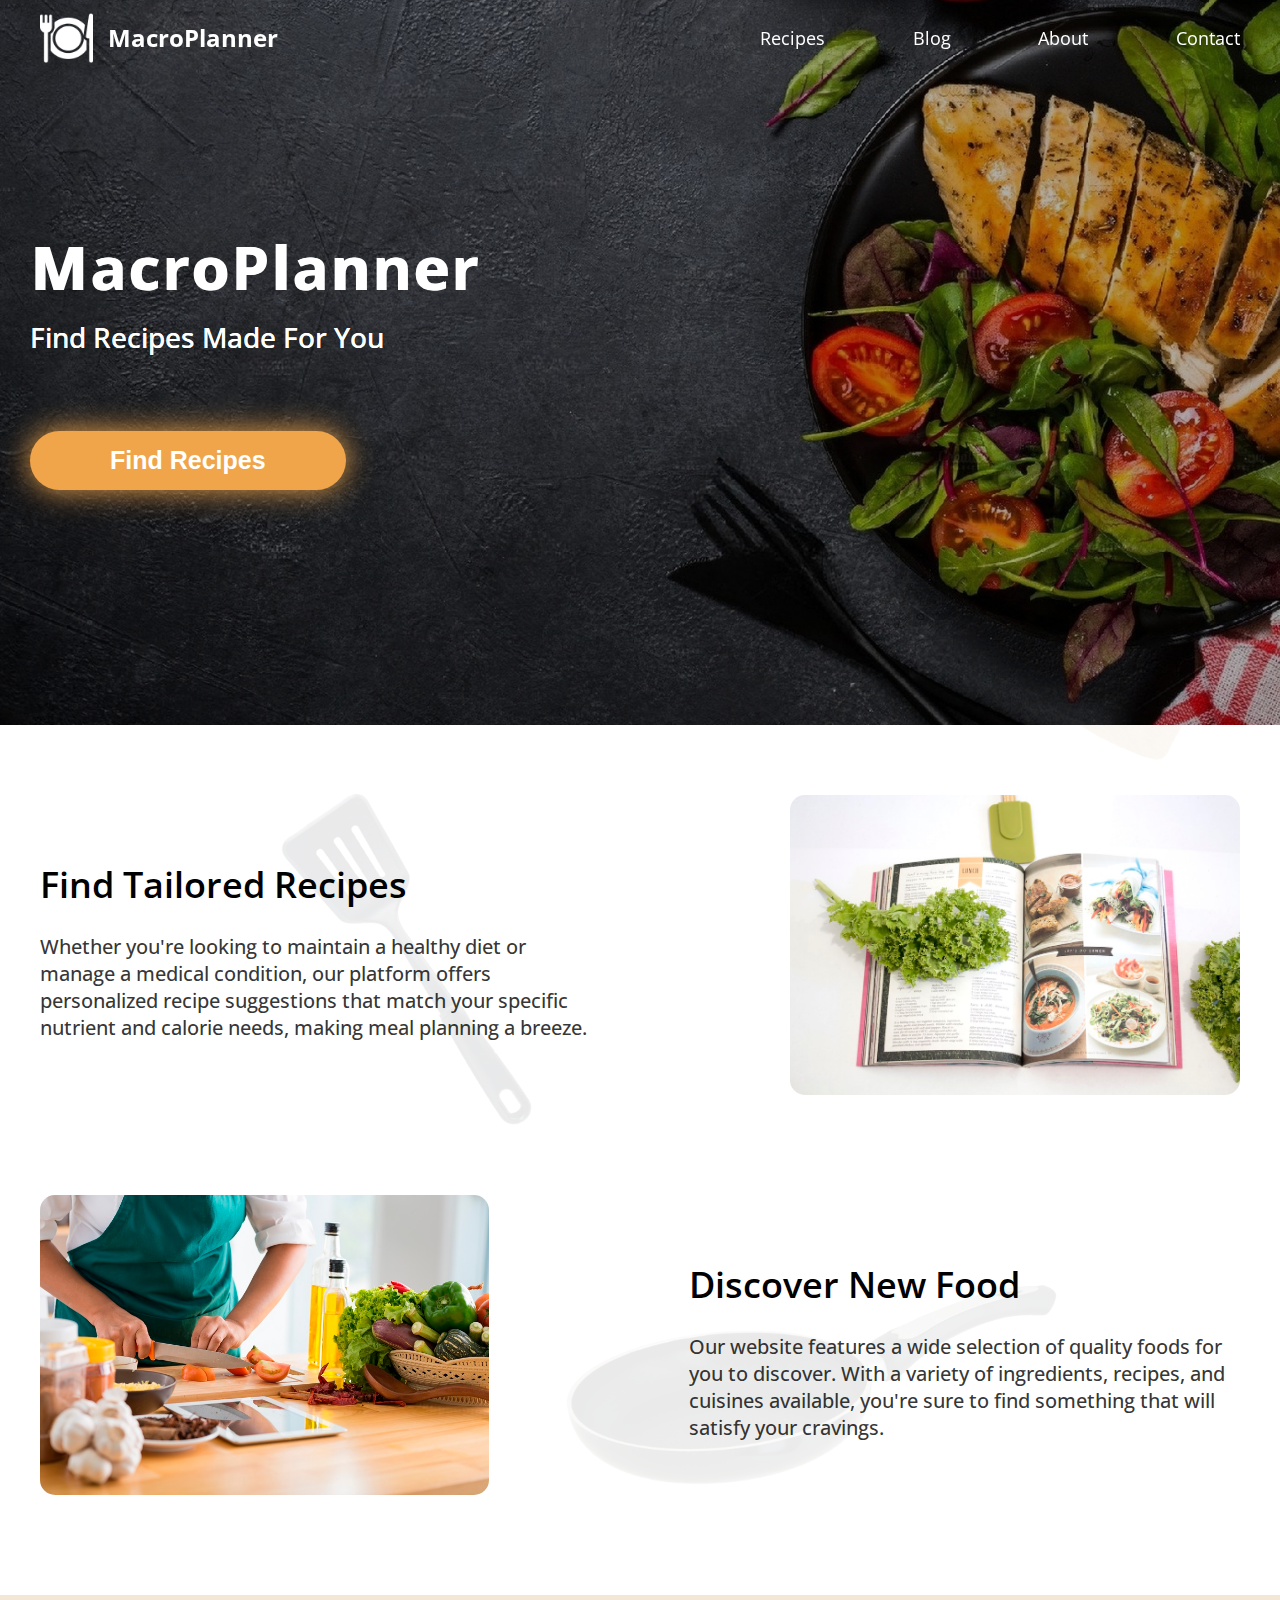
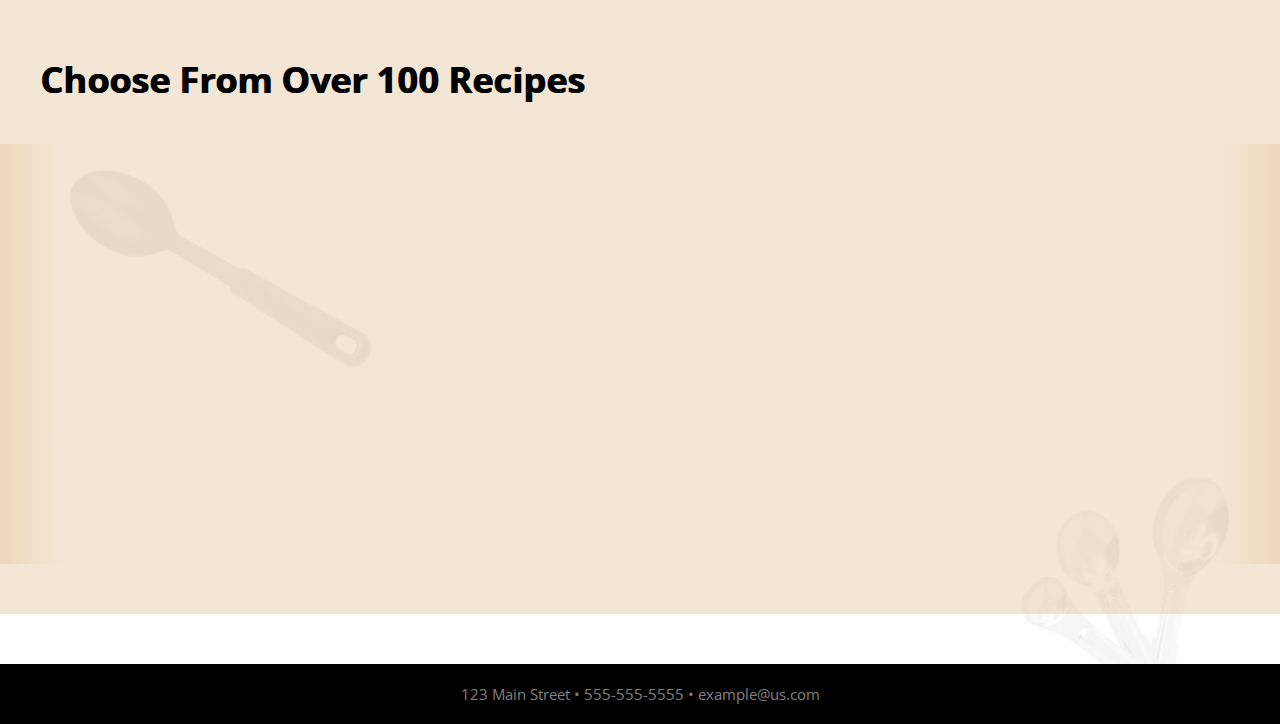
==== commit 57a19a55: "v.0.4.0 - UI Update Part 2" ====
--- a/index.html
+++ b/index.html
@@ -34,8 +34,7 @@
                 MacroPlanner
             </h1>
             <h1 class="homeHeaderSlogan">
-                Find Recipes Made For
-                <span style="color:rgb(229, 255, 0);">You</span>
+                Find Recipes Made For You
             </h1>
             <button type="button" class="homeHeaderRecipeButton" onclick="location.href='recipes.html';">Find
                 Recipes</button>
@@ -71,333 +70,7 @@
     </section>
     <section class="homeRecipeScrollerSection">
         <h1>Choose From Over 100 Recipes</h1>
-        <div class="homeRecipeScroller">
-            <div class="homeRecipeScrollerTrack">
-                <div class="homeRecipeScrollerSlide">
-                    <img src="images/placeholder.png">
-                </div>
-                <div class="homeRecipeScrollerSlide">
-                    <img src="images/iStock_58717870_XLARGE.jpg">
-                </div>
-                <div class="homeRecipeScrollerSlide">
-                    <img src="images/iStock_58717870_XLARGE.jpg">
-                </div>
-                <div class="homeRecipeScrollerSlide">
-                    <img src="images/iStock_58717870_XLARGE.jpg">
-                </div>
-                <div class="homeRecipeScrollerSlide">
-                    <img src="images/iStock_58717870_XLARGE.jpg">
-                </div>
-                <div class="homeRecipeScrollerSlide">
-                    <img src="images/iStock_58717870_XLARGE.jpg">
-                </div>
-                <div class="homeRecipeScrollerSlide">
-                    <img src="images/iStock_58717870_XLARGE.jpg">
-                </div>
-                <div class="homeRecipeScrollerSlide">
-                    <img src="images/iStock_58717870_XLARGE.jpg">
-                </div>
-                <div class="homeRecipeScrollerSlide">
-                    <img src="images/iStock_58717870_XLARGE.jpg">
-                </div>
-                <div class="homeRecipeScrollerSlide">
-                    <img src="images/iStock_58717870_XLARGE.jpg">
-                </div>
-
-                <!-- Slides doubled for infinite effect -->
-
-                <div class="homeRecipeScrollerSlide">
-                    <img src="images/placeholder.png">
-                </div>
-                <div class="homeRecipeScrollerSlide">
-                    <img src="images/iStock_58717870_XLARGE.jpg">
-                </div>
-                <div class="homeRecipeScrollerSlide">
-                    <img src="images/iStock_58717870_XLARGE.jpg">
-                </div>
-                <div class="homeRecipeScrollerSlide">
-                    <img src="images/iStock_58717870_XLARGE.jpg">
-                </div>
-                <div class="homeRecipeScrollerSlide">
-                    <img src="images/iStock_58717870_XLARGE.jpg">
-                </div>
-                <div class="homeRecipeScrollerSlide">
-                    <img src="images/iStock_58717870_XLARGE.jpg">
-                </div>
-                <div class="homeRecipeScrollerSlide">
-                    <img src="images/iStock_58717870_XLARGE.jpg">
-                </div>
-                <div class="homeRecipeScrollerSlide">
-                    <img src="images/iStock_58717870_XLARGE.jpg">
-                </div>
-                <div class="homeRecipeScrollerSlide">
-                    <img src="images/iStock_58717870_XLARGE.jpg">
-                </div>
-                <div class="homeRecipeScrollerSlide">
-                    <img src="images/iStock_58717870_XLARGE.jpg">
-                </div>
-            </div>
-            <div class="homeRecipeScrollerTrack">
-                <div class="homeRecipeScrollerSlide two">
-                    <img src="images/iStock_58717870_XLARGE.jpg">
-                </div>
-                <div class="homeRecipeScrollerSlide two">
-                    <img src="images/iStock_58717870_XLARGE.jpg">
-                </div>
-                <div class="homeRecipeScrollerSlide two">
-                    <img src="images/iStock_58717870_XLARGE.jpg">
-                </div>
-                <div class="homeRecipeScrollerSlide two">
-                    <img src="images/iStock_58717870_XLARGE.jpg">
-                </div>
-                <div class="homeRecipeScrollerSlide two">
-                    <img src="images/iStock_58717870_XLARGE.jpg">
-                </div>
-                <div class="homeRecipeScrollerSlide two">
-                    <img src="images/iStock_58717870_XLARGE.jpg">
-                </div>
-                <div class="homeRecipeScrollerSlide two">
-                    <img src="images/iStock_58717870_XLARGE.jpg">
-                </div>
-                <div class="homeRecipeScrollerSlide two">
-                    <img src="images/iStock_58717870_XLARGE.jpg">
-                </div>
-                <div class="homeRecipeScrollerSlide two">
-                    <img src="images/iStock_58717870_XLARGE.jpg">
-                </div>
-                <div class="homeRecipeScrollerSlide two">
-                    <img src="images/iStock_58717870_XLARGE.jpg">
-                </div>
-
-                <!-- Slides doubled for infinite effect -->
-
-                <div class="homeRecipeScrollerSlide two">
-                    <img src="images/iStock_58717870_XLARGE.jpg">
-                </div>
-                <div class="homeRecipeScrollerSlide two">
-                    <img src="images/iStock_58717870_XLARGE.jpg">
-                </div>
-                <div class="homeRecipeScrollerSlide two">
-                    <img src="images/iStock_58717870_XLARGE.jpg">
-                </div>
-                <div class="homeRecipeScrollerSlide two">
-                    <img src="images/iStock_58717870_XLARGE.jpg">
-                </div>
-                <div class="homeRecipeScrollerSlide two">
-                    <img src="images/iStock_58717870_XLARGE.jpg">
-                </div>
-                <div class="homeRecipeScrollerSlide two">
-                    <img src="images/iStock_58717870_XLARGE.jpg">
-                </div>
-                <div class="homeRecipeScrollerSlide two">
-                    <img src="images/iStock_58717870_XLARGE.jpg">
-                </div>
-                <div class="homeRecipeScrollerSlide two">
-                    <img src="images/iStock_58717870_XLARGE.jpg">
-                </div>
-                <div class="homeRecipeScrollerSlide two">
-                    <img src="images/iStock_58717870_XLARGE.jpg">
-                </div>
-                <div class="homeRecipeScrollerSlide two">
-                    <img src="images/iStock_58717870_XLARGE.jpg">
-                </div>
-            </div>
-            <div class="homeRecipeScrollerTrack">
-                <div class="homeRecipeScrollerSlide three">
-                    <img src="images/iStock_58717870_XLARGE.jpg">
-                </div>
-                <div class="homeRecipeScrollerSlide three">
-                    <img src="images/iStock_58717870_XLARGE.jpg">
-                </div>
-                <div class="homeRecipeScrollerSlide three">
-                    <img src="images/iStock_58717870_XLARGE.jpg">
-                </div>
-                <div class="homeRecipeScrollerSlide three">
-                    <img src="images/iStock_58717870_XLARGE.jpg">
-                </div>
-                <div class="homeRecipeScrollerSlide three">
-                    <img src="images/iStock_58717870_XLARGE.jpg">
-                </div>
-                <div class="homeRecipeScrollerSlide three">
-                    <img src="images/iStock_58717870_XLARGE.jpg">
-                </div>
-                <div class="homeRecipeScrollerSlide three">
-                    <img src="images/iStock_58717870_XLARGE.jpg">
-                </div>
-                <div class="homeRecipeScrollerSlide three">
-                    <img src="images/iStock_58717870_XLARGE.jpg">
-                </div>
-                <div class="homeRecipeScrollerSlide three">
-                    <img src="images/iStock_58717870_XLARGE.jpg">
-                </div>
-                <div class="homeRecipeScrollerSlide three">
-                    <img src="images/iStock_58717870_XLARGE.jpg">
-                </div>
-
-                <!-- Slides doubled for infinite effect -->
-
-                <div class="homeRecipeScrollerSlide three">
-                    <img src="images/iStock_58717870_XLARGE.jpg">
-                </div>
-                <div class="homeRecipeScrollerSlide three">
-                    <img src="images/iStock_58717870_XLARGE.jpg">
-                </div>
-                <div class="homeRecipeScrollerSlide three">
-                    <img src="images/iStock_58717870_XLARGE.jpg">
-                </div>
-                <div class="homeRecipeScrollerSlide three">
-                    <img src="images/iStock_58717870_XLARGE.jpg">
-                </div>
-                <div class="homeRecipeScrollerSlide three">
-                    <img src="images/iStock_58717870_XLARGE.jpg">
-                </div>
-                <div class="homeRecipeScrollerSlide three">
-                    <img src="images/iStock_58717870_XLARGE.jpg">
-                </div>
-                <div class="homeRecipeScrollerSlide three">
-                    <img src="images/iStock_58717870_XLARGE.jpg">
-                </div>
-                <div class="homeRecipeScrollerSlide three">
-                    <img src="images/iStock_58717870_XLARGE.jpg">
-                </div>
-                <div class="homeRecipeScrollerSlide three">
-                    <img src="images/iStock_58717870_XLARGE.jpg">
-                </div>
-                <div class="homeRecipeScrollerSlide three">
-                    <img src="images/iStock_58717870_XLARGE.jpg">
-                </div>
-            </div>
-            <div class="homeRecipeScrollerTrack">
-                <div class="homeRecipeScrollerSlide four">
-                    <img src="images/iStock_58717870_XLARGE.jpg">
-                </div>
-                <div class="homeRecipeScrollerSlide four">
-                    <img src="images/iStock_58717870_XLARGE.jpg">
-                </div>
-                <div class="homeRecipeScrollerSlide four">
-                    <img src="images/iStock_58717870_XLARGE.jpg">
-                </div>
-                <div class="homeRecipeScrollerSlide four">
-                    <img src="images/iStock_58717870_XLARGE.jpg">
-                </div>
-                <div class="homeRecipeScrollerSlide four">
-                    <img src="images/iStock_58717870_XLARGE.jpg">
-                </div>
-                <div class="homeRecipeScrollerSlide four">
-                    <img src="images/iStock_58717870_XLARGE.jpg">
-                </div>
-                <div class="homeRecipeScrollerSlide four">
-                    <img src="images/iStock_58717870_XLARGE.jpg">
-                </div>
-                <div class="homeRecipeScrollerSlide four">
-                    <img src="images/iStock_58717870_XLARGE.jpg">
-                </div>
-                <div class="homeRecipeScrollerSlide four">
-                    <img src="images/iStock_58717870_XLARGE.jpg">
-                </div>
-                <div class="homeRecipeScrollerSlide four">
-                    <img src="images/iStock_58717870_XLARGE.jpg">
-                </div>
-
-                <!-- Slides doubled for infinite effect -->
-
-                <div class="homeRecipeScrollerSlide four">
-                    <img src="images/iStock_58717870_XLARGE.jpg">
-                </div>
-                <div class="homeRecipeScrollerSlide four">
-                    <img src="images/iStock_58717870_XLARGE.jpg">
-                </div>
-                <div class="homeRecipeScrollerSlide four">
-                    <img src="images/iStock_58717870_XLARGE.jpg">
-                </div>
-                <div class="homeRecipeScrollerSlide four">
-                    <img src="images/iStock_58717870_XLARGE.jpg">
-                </div>
-                <div class="homeRecipeScrollerSlide four">
-                    <img src="images/iStock_58717870_XLARGE.jpg">
-                </div>
-                <div class="homeRecipeScrollerSlide four">
-                    <img src="images/iStock_58717870_XLARGE.jpg">
-                </div>
-                <div class="homeRecipeScrollerSlide four">
-                    <img src="images/iStock_58717870_XLARGE.jpg">
-                </div>
-                <div class="homeRecipeScrollerSlide four">
-                    <img src="images/iStock_58717870_XLARGE.jpg">
-                </div>
-                <div class="homeRecipeScrollerSlide four">
-                    <img src="images/iStock_58717870_XLARGE.jpg">
-                </div>
-                <div class="homeRecipeScrollerSlide four">
-                    <img src="images/iStock_58717870_XLARGE.jpg">
-                </div>
-            </div>
-            <div class="homeRecipeScrollerTrack">
-                <div class="homeRecipeScrollerSlide five">
-                    <img src="images/iStock_58717870_XLARGE.jpg">
-                </div>
-                <div class="homeRecipeScrollerSlide five">
-                    <img src="images/iStock_58717870_XLARGE.jpg">
-                </div>
-                <div class="homeRecipeScrollerSlide five">
-                    <img src="images/iStock_58717870_XLARGE.jpg">
-                </div>
-                <div class="homeRecipeScrollerSlide five">
-                    <img src="images/iStock_58717870_XLARGE.jpg">
-                </div>
-                <div class="homeRecipeScrollerSlide five">
-                    <img src="images/iStock_58717870_XLARGE.jpg">
-                </div>
-                <div class="homeRecipeScrollerSlide five">
-                    <img src="images/iStock_58717870_XLARGE.jpg">
-                </div>
-                <div class="homeRecipeScrollerSlide five">
-                    <img src="images/iStock_58717870_XLARGE.jpg">
-                </div>
-                <div class="homeRecipeScrollerSlide five">
-                    <img src="images/iStock_58717870_XLARGE.jpg">
-                </div>
-                <div class="homeRecipeScrollerSlide five">
-                    <img src="images/iStock_58717870_XLARGE.jpg">
-                </div>
-                <div class="homeRecipeScrollerSlide five">
-                    <img src="images/iStock_58717870_XLARGE.jpg">
-                </div>
-
-                <!-- Slides doubled for infinite effect -->
-
-                <div class="homeRecipeScrollerSlide five">
-                    <img src="images/iStock_58717870_XLARGE.jpg">
-                </div>
-                <div class="homeRecipeScrollerSlide five">
-                    <img src="images/iStock_58717870_XLARGE.jpg">
-                </div>
-                <div class="homeRecipeScrollerSlide five">
-                    <img src="images/iStock_58717870_XLARGE.jpg">
-                </div>
-                <div class="homeRecipeScrollerSlide five">
-                    <img src="images/iStock_58717870_XLARGE.jpg">
-                </div>
-                <div class="homeRecipeScrollerSlide five">
-                    <img src="images/iStock_58717870_XLARGE.jpg">
-                </div>
-                <div class="homeRecipeScrollerSlide five">
-                    <img src="images/iStock_58717870_XLARGE.jpg">
-                </div>
-                <div class="homeRecipeScrollerSlide five">
-                    <img src="images/iStock_58717870_XLARGE.jpg">
-                </div>
-                <div class="homeRecipeScrollerSlide five">
-                    <img src="images/iStock_58717870_XLARGE.jpg">
-                </div>
-                <div class="homeRecipeScrollerSlide five">
-                    <img src="images/iStock_58717870_XLARGE.jpg">
-                </div>
-                <div class="homeRecipeScrollerSlide five">
-                    <img src="images/iStock_58717870_XLARGE.jpg">
-                </div>
-            </div>
-        </div>
+        <div class="homeRecipeScroller" id="homeRecipeScroller"></div>
     </section>
     <section>
         <div class="emptybox"></div>
@@ -415,7 +88,7 @@
             }
         })
     </script>
-    <script src="./main.js"></script>
+    <script src="./index.js"></script>
 </body>
 
 </html>--- a/styles.css
+++ b/styles.css
@@ -6,15 +6,16 @@
     background-position: top;
     background-size: 105vw;
 }
+
 /* Removing arrows from num input*/
 input::-webkit-outer-spin-button,
 input::-webkit-inner-spin-button {
-  -webkit-appearance: none;
-  margin: 0;
+    -webkit-appearance: none;
+    margin: 0;
 }
 
 input[type=number] {
-  -moz-appearance: textfield;
+    -moz-appearance: textfield;
 }
 
 
@@ -321,6 +322,7 @@
     pointer-events: none;
     position: relative;
     top: -70px;
+    cursor: pointer;
 }
 
 .homeRecipeScrollerSlide img {
@@ -424,6 +426,13 @@
     height: 50px;
 }
 
+.longemptybox {
+    height: 200px;
+}
+
+.longeremptybox {
+    height: 400px;
+}
 
 
 
@@ -450,7 +459,7 @@
     width: 380px;
     height: 440px;
     z-index: 2;
-    box-shadow: -4px 4px 5px 0.3px rgba(0, 0, 0, 0.3);
+    box-shadow: -4px 4px 5px 0.5px rgba(0, 0, 0, 0.15);
 }
 
 .recipesHeaderImg {
@@ -560,13 +569,13 @@
 
 .recipesHeaderSearchBoxInputDiv input {
     border-radius: 8px;
-    border-color: rgba(0, 0, 0, 0.4);
+    border-color: rgba(0, 0, 0, 0.1);
     border-width: 1px;
     margin: 0px 2px 0px 2px;
     height: 30px;
     width: 140px;
     font-size: 18px;
-    color: rgba(0, 0, 0, 0.8);
+    color: rgba(0, 0, 0, 0.9);
     text-shadow: 0.3px 0 0 currentColor;
     padding: 12px 0px 0px 8px;
 }
@@ -602,7 +611,7 @@
 }
 
 .sliderInput {
-    background-color: rgba(0, 0, 0, 0.9);
+    background-color: #e4c1978a;
     height: 4px;
     margin: 5px 0px 8px 0px;
     width: 100%;
@@ -611,7 +620,7 @@
 }
 
 .sliderInput .progress {
-    background-color: #E4C197;
+    background-color: #F0A54B;
     height: 4px;
     left: 0%;
     right: 0%;
@@ -635,15 +644,15 @@
 }
 
 .sliderRangeInput input[type="range"]::-webkit-slider-thumb {
-    height: 17px;
-    width: 17px;
+    height: 20px;
+    width: 20px;
     border-radius: 50%;
-    border: solid #000;
-    border-width: 1.5px;
+    border: solid #F3F4F6;
+    border-width: 2px;
     cursor: grab;
     pointer-events: auto;
     -webkit-appearance: none;
-    background: white;
+    background: #F0A54B;
 }
 
 .sliderRangeInput input[type="range"]::-webkit-slider-thumb:active {
@@ -651,14 +660,15 @@
 }
 
 .sliderRangeInput input[type="range"]::-moz-range-thumb {
-    height: 17px;
-    width: 17px;
-    border: none;
+    height: 20px;
+    width: 20px;
+    border: solid #F3F4F6;
+    border-width: 2px;
     border-radius: 50%;
     pointer-events: auto;
     cursor: grab;
     -moz-appearance: none;
-    background: white;
+    background: #F0A54B;
 }
 
 .sliderRangeInput input[type="range"]::-moz-range-thumb:active {
@@ -803,6 +813,7 @@
             rgba(255, 255, 255, 0)100%);
     content: '';
     height: 100%;
+    pointer-events: none;
     position: absolute;
     width: 4%;
     z-index: 2;
@@ -827,7 +838,7 @@
 
 .reciperecentlyaddedsliderdiv:hover {
     animation-play-state: paused;
- }
+}
 
 .reciperecentlyaddedslide {
     cursor: pointer;
@@ -943,7 +954,7 @@
 
 
 /* Recipe Search Page */
-.recipeSearchResultNumSection{
+.recipeSearchResultNumSection {
     border-bottom: 3px solid rgba(0, 0, 0, 0.3);
     height: 70px;
     width: 1200px;
@@ -951,23 +962,22 @@
     margin-bottom: 20px;
     display: flex;
     flex-direction: row;
-    align-items:end;
+    align-items: end;
     justify-content: left;
     overflow: visible;
 }
 
-.recipeSearchResultNumSection p{
+.recipeSearchResultNumSection p {
     color: rgba(0, 0, 0, 0.8);
     font-size: 22px;
     font-weight: 800;
     text-shadow: 0.2px 0 0 currentColor;
-    letter-spacing: 0.8px;;
+    letter-spacing: 0.8px;
     margin: 0px 0px 10px 0px;
     padding: 0;
 }
 
 .recipeSearchSection {
-    height: 550px;
     width: 1200px;
     margin: 0 auto;
     margin-bottom: 70px;
@@ -979,160 +989,292 @@
 }
 
 .recipeSearchResultDiv {
-    background-color: green;
-    width: 820px;
-    height: 100px;
+    width: 880px;
+    display: flex;
     flex-direction: column;
-    align-items: center;
-    justify-content: center;
-}
-
-
-
-
-
-
-
-
-
-
-
-
-
-
-
-
+    align-items: top;
+    justify-content: right;
+}
+
+.recipeSearchResultDivTop {
+    display: flex;
+    flex-direction: column;
+    align-items: top;
+    justify-content: right;
+}
+
+.recipeSearchLoadMoreButton {
+    cursor: pointer;
+    height: 55px;
+    width: 750px;
+    margin-left: auto;
+    margin-right: 0;
+    border-radius: 15px;
+    border-width: 0px;
+    font-size: 25px;
+    background-color: #F0A54B;
+    color: rgb(255, 255, 255);
+    font-weight: 500;
+    text-shadow: 0.4px 0 0 currentColor;
+    transition: all 0.25s ease;
+}
+
+.recipeSearchLoadMoreButton:hover {
+    transition: all 0.3s ease;
+    transform: scale(103%);
+}
+
+.recipeSearchLoadMoreButton:active {
+    transition: all 0.1s ease;
+    transform: scale(95%);
+}
+
+.recipeSearchCardContainer {
+    border-radius: 15px;
+    cursor: pointer;
+    /* box-shadow: rgba(0, 0, 0, 0.4) -1px 0px 4px; */
+    height: 140px;
+    width: 750px;
+    margin-left: auto;
+    margin-right: 0;
+    margin-bottom: 30px;
+    position: relative;
+    overflow: hidden;
+    transition: 0.4s ease;
+}
+
+.recipeSearchCardContainer:hover{
+    transform: scale(103%);
+}
+
+.recipeSearchCardContainer:hover .recipeSearchCardBackImg{
+    transform: scale(115%);
+    filter: brightness(90%);
+    opacity: 0.18;
+}
+
+.recipeSearchCardBackImg {
+    position: absolute;
+    height: 140px;
+    width: 750px;
+    z-index: 0;
+    opacity: 0.1;
+    object-fit: cover;
+    transition: 0.4s ease;
+}
+
+.recipeSearchCard {
+    height: 140px;
+    width: 750px;
+    display: flex;
+    flex-direction: row;
+    overflow: hidden;
+    position: relative;
+}
+
+.recipeSearchCard img {
+    border-radius: 15px;
+    height: 140px;
+    width: 200px;
+    object-fit: cover;
+    transition: 0.4s ease;
+}
+
+.recipeSearchCardText {
+    height: 110px;
+    width: 515px;
+    padding: 15px 15px 15px 20px;
+}
+
+.recipeSearchCardRecipe {
+    color: rgb(0, 0, 0);
+    margin: 0;
+    padding: 0;
+    height: 35px;
+    font-weight: 500;
+    font-size: 24px;
+    font-weight: bolder;
+    text-align: left;
+    letter-spacing: 0.4px;
+    -webkit-box-orient: vertical;
+    display: -webkit-box;
+    -webkit-line-clamp: 1;
+    overflow: hidden;
+    text-overflow: ellipsis;
+    white-space: normal;
+}
+
+.recipeSearchCardInfo {
+    height: 75px;
+    display: flex;
+    flex-direction: row;
+    align-items: center;
+    justify-content: left;
+}
+
+.recipeSearchCardInfoPart {
+    height: 65px;
+    margin-right: 45px;
+    display: flex;
+    flex-direction: column;
+    align-items: left;
+    justify-content: space-around;
+}
+
+.recipeSearchCardInfoPart p {
+    margin: 0;
+    padding: 0;
+    color: rgb(41, 41, 41);
+    font-size: 17px;
+    text-align: left;
+    text-shadow: 0.4px 0 0 currentColor;
+}
+
+.recipeSearchCardInfoDivider {
+    background-color: rgba(0, 0, 0, 0.4);
+    border-radius: 20px;
+    height: 35px;
+    width: 2.8px;
+    margin: 0px 55px 0px 15px;
+}
 
 
 
 
 
 /* Recipe Page */
-
-.recipepagetop {
-    text-align: center;
+.recipePageHeader {
+    display: flex;
+    flex-direction: row;
+    justify-content: center;
     margin: 0 auto;
-    padding: 100px 0px 100px 0px;
-    display: flex;
-    justify-content: space-evenly;
+    margin-top: 70px;
+    margin-bottom: 100px;
+    width: 1200px;
+    height: 400px;
+}
+
+.recipePageHeaderImg {
+    border-radius: 15px;
+    border-width: 10px;
+    width: 680px;
+    height: 100%;
+    margin-left: 50px;
+    object-fit: cover;
+}
+
+.recipePageHeaderText {
+    display: flex;
+    flex-direction: column;
+    justify-content: center;
+    width: 520px;
+    height: 100%;
+}
+
+.recipePageHeaderInfo {
+    display: flex;
+    flex-direction: row;
+    justify-content: left;
     align-items: center;
     width: 100%;
 }
 
-.recipepageinfo {
-    background-color: rgb(255, 255, 255);
-    border: 1px solid white;
-    border-radius: 15px;
-    box-shadow: gray 0px 0px 10px;
-    width: 700px;
-    display: inline-block;
-    text-align: left;
-    padding: 0px;
-    padding: 0px 0px 50px 0px;
-    vertical-align: top;
-}
-
-.recipepageimage {
-    border-radius: 15px;
-    box-shadow: gray 0px 0px 10px;
-    display: inline-block;
-    margin: 0px;
-    width: 700px;
-    height: 450px;
+.recipePageHeaderRecipe {
+    color: rgba(0, 0, 0, 0.9);
+    font-size: 48px;
+    font-weight: 800;
+    text-shadow: 0.8px 0 0 currentColor;
+    margin: 0;
+    margin-bottom: 25px;
+    -webkit-box-orient: vertical;
+    display: -webkit-box;
+    -webkit-line-clamp: 3;
     overflow: hidden;
-}
-
-.currentrecipeimage {
+    text-overflow: ellipsis;
+    white-space: normal;
+}
+
+.recipePageHeaderInfoDiv {
+    display: flex;
+    flex-direction: column;
+    justify-content: center;
     height: 100%;
-    width: 100%;
-    object-fit: cover;
-}
-
-.recipename {
-    margin: 32px 25px 45px 32px;
-    color: black;
-    font-size: 40px;
-    font-weight: 800;
-    text-decoration: none;
-}
-
-.recipepageinfoinner {
-    width: 100%;
-    display: flex;
-    justify-content: space-between;
-    align-items: center;
-}
-
-.recipepageinfoinnertable1,
-.recipepageinfoinnertable2 {
-    vertical-align: middle;
-    /* border-collapse: collapse; */
-    width: 45%;
-}
-
-.recipepageinfoinnertable1 tr,
-.recipepageinfoinnertable2 tr {
-    height: 40px;
-    text-indent: 30px;
-    color: gray;
+}
+
+.recipePageHeaderInfo div p{
+    color: rgba(0, 0, 0, 0.7);
     font-size: 22px;
     font-weight: 500;
-    position: relative;
-}
-
-
-.recipeinfodivider {
-    height: 150px;
-    width: 4px;
-    border-radius: 20px;
-    /* background-color: rgba(128, 128, 128, 0.329); */
-    background: linear-gradient(transparent -20%,
-            rgba(173, 173, 173, 0.548) 50%,
-            transparent 120%);
-}
-
-
-.recipepagemain {
-    display: flex;
-    justify-content: space-evenly;
-    align-items: center;
+    text-shadow: 0.4px 0 0 currentColor;
+    margin: 3px 0px 3px 0px;
+}
+
+.recipePageHeaderInfoDivider {
+    background-color: rgba(0, 0, 0, 0.15);
+    border-radius: 10px;
+    width: 3px;
+    height: 100px;
+    margin: 0px 80px 0px 80px;
+}
+
+.recipePageMain {
+    display: flex;
+    flex-direction: row;
+    justify-content: center;
+    align-items: top;
     margin: 0 auto;
-    padding: 0px 0px 80px 0px;
-    width: 100%;
-}
+    padding: 0;
+    width: 1200px;
+}
+
+.recipePageMainLeft {
+    background-color: rgba(255, 255, 255, 0.7);
+    backdrop-filter: blur(8px);
+    -webkit-backdrop-filter: blur(8px);
+    display: flex;
+    flex-direction: row;
+    justify-content: left;
+    width: 740px;
+    margin-right: 80px;
+}
+
+.recipePageMainRight {
+    align-self: start; 
+    display: flex;
+    flex-direction: column;
+    justify-content: top;
+    align-items: center;
+    width: 380px;
+    margin: 0 auto;
+}
+
 
 .ingredientstepinfo {
-    background-color: rgb(255, 255, 255);
-    border: 1px solid white;
-    border-radius: 15px;
-    box-shadow: gray 0px 0px 10px;
-    width: 50%;
-    display: inline-block;
     text-align: left;
-    margin: 0 auto;
-    padding: 60px 60px 0px 60px;
     vertical-align: top;
 }
 
 .ingredientinfoheader1 {
-    color: black;
-    font-size: 32px;
-    font-weight: 700;
-    margin: 0px 0px 60px 0px;
+    color: rgba(0, 0, 0, 0.8);
+    font-size: 28px;
+    font-weight: 800;
+    text-shadow: 0.4px 0 0 currentColor;
+    margin: 0px 0px 30px 0px;
     text-decoration: none;
 }
 
 .ingredientstepinfoheader1 {
-    color: black;
-    font-size: 32px;
-    font-weight: 700;
-    margin: 0px 0px 20px 0px;
+    color: rgba(0, 0, 0, 0.8);
+    font-size: 28px;
+    font-weight: 800;
+    text-shadow: 0.4px 0 0 currentColor;
+    margin: -20px 0px 20px 0px;
     text-decoration: none;
 }
 
 .ingredientstepinfoheader2 {
     color: rgb(32, 32, 32);
-    font-size: 24px;
+    font-size: 20px;
     font-weight: 600;
     margin: 20px 0px 4px 0px;
     text-decoration: none;
@@ -1148,29 +1290,29 @@
     font-size: 40px;
     font-weight: 800;
     text-decoration: none;
-    height: 35px;
-    line-height: 35px;
+    height: 30px;
+    line-height: 30px;
     width: 80px;
     text-align: center;
     position: relative;
-    top: 32px;
+    top: 30px;
     left: -15px;
     z-index: 20;
 }
 
 .ingredientinfotext tr {
-    color: gray;
-    font-size: 20px;
+    color: rgba(0, 0, 0, 0.8);
+    font-size: 18px;
     font-weight: 500;
-    line-height: 50px;
+    line-height: 45px;
     text-decoration: none;
     display: list-item;
     margin-left: 1em;
 }
 
 .stepinfotext tr {
-    color: gray;
-    font-size: 20px;
+    color: rgba(0, 0, 0, 0.8);
+    font-size: 18px;
     font-weight: 500;
     text-indent: 65px;
     line-height: 40px;
@@ -1188,37 +1330,232 @@
     margin-bottom: 60px;
 }
 
-
-/* RecipeSearch */
-
-.resultsfoundtext {
-    margin: 10px 40px 10px 40px;
-    color: black;
-    font-size: 20px;
+.recipePageSideBarTitle {
+    color: rgba(0, 0, 0, 0.6);
+    font-size: 26px;
+    font-weight: 900;
+    text-shadow: 0.4px 0 0 currentColor;
+    margin: 20px 0px 4px 0px;
+}
+
+.recipePageSideBarDivider {
+    height: 2px;
+    width: 160px;
+    border-radius: 10px;
+    background: linear-gradient(to right,
+            transparent 0%,
+            rgba(0, 0, 0, 0.3) 50%,
+            transparent 100%);
+    margin-bottom: 30px;
+}
+
+.recipePageSideBarBox {
+    display: flex;
+    flex-direction: column;
+    justify-content: top;
+    align-items: center;
+    width: 100%;
+    margin: 0 auto;
+    position: relative;
+}
+
+.recipeWideCardContainer {
+    border-radius: 10px;
+    cursor: pointer;
+    display: flex;
+    flex-direction: row;
+    justify-content: left;
+    align-items: center;
+    width: 100%;
+    height: 110px;
+    margin: 0 auto;
+    margin-top: 10px;
+    margin-bottom: 10px;
+    overflow: hidden;
+}
+
+.recipeWideCardContainerImg {
+    border-radius: 10px;
+    height: 110px;
+    width: 170px;
+    object-fit: cover;
+    position: absolute;
+    transition: 0.4s ease;
+}
+
+.recipeWideCardContainer:hover .recipeWideCardContainerImg {
+    width: 380px;
+    filter: brightness(30%);
+}
+
+.recipeWideCardContainerText {
+    display: flex;
+    flex-direction: row;
+    justify-content: left;
+    align-items: center;
+    height: 90px;
+    width: 350px;
+    margin: 15px;
+    position: relative;
+    right: -175px;
+    transition: 0.4s ease;
+}
+
+.recipeWideCardContainer:hover .recipeWideCardContainerText {
+    right: -10px;
+}
+
+
+.recipeWideCardContainerRecipe {
+    color: rgba(0, 0, 0, 0.9);
+    font-size: 17px;
+    font-weight: 800;
+    letter-spacing: 0px;
+    height: 100%;
+    width: 185px;
+    margin-right: 20px;
+    transition: 0.4s ease;
+}
+
+.recipeWideCardContainer:hover .recipeWideCardContainerRecipe {
+    color: rgb(255, 255, 255);
+}
+
+.recipeWideCardContainerInfo {
+    color: rgba(0, 0, 0, 0.8);
+    font-size: 14px;
     font-weight: 500;
-    text-decoration: none;
-}
+    height: 100%;
+    width: 145px;
+    opacity: 0;
+    display: flex;
+    flex-direction: column;
+    justify-content: center;
+    align-items: left;
+    transition: 0.4s ease;
+}
+
+.recipeWideCardContainerInfo span{
+    margin: 2px 0px 2px 0px;
+}
+
+.recipeWideCardContainer:hover .recipeWideCardContainerInfo {
+    color: rgb(255, 255, 255);
+    opacity: 1;
+}
+
+
+
+
+
+
+
+
+
+
+
+
+
+
+
+
+
+
+
+
+
+
+
+
+
+
+
+
+
+
+
+
+
+
+
+
+
+
+
+
+
+
+
+
+
+
+
+
+
+
+
+
+
 
 /* Contact */
+
+.contactHeader {
+    display: flex;
+    flex-direction: row;
+    align-items: end;
+    justify-content: center;
+    height: 120px;
+    padding: 0;
+    margin: 0px 0px 20px 0px;
+}
+
+
+.contactHeader p{
+    color:rgb(0, 0, 0)e;
+    font-size: 64px;
+    font-weight: 100;
+    margin: 0;
+    padding: 0;
+    text-align: left;
+}
+
+.contactformerror {
+    border: 0;
+    color: red;
+    margin: 5px 0px 10px 0px;
+    font-size: 14px;
+}
 
 .contactcontainer {
     width: 100%;
-    height: 100vh;
-    background-color: gray;
     display: flex;
     align-items: center;
     justify-content: center;
 }
 
 .contactform {
-    background-color: white;
     display: flex;
     flex-direction: column;
-    padding: 2vw 4vw;
     width: 90%;
-    max-width: 600px;
+    max-width: 900px;
     border-radius: 10px;
 }
+
+.contactformOne{
+    display: flex;
+    flex-direction: row;
+    align-items: center;
+    justify-content: center;
+}
+
+.contactNameDiv{
+    width: 50%;
+}
+
+.contactEmailDiv{
+    width: 50%;
+}
+
 
 .contactform h3 {
     color: gray;
@@ -1226,33 +1563,63 @@
     margin-bottom: 20px;
 }
 
+.contactFormDivider {
+    width: 50px;
+}
+
+.contactName{
+    color:rgb(0, 0, 0)e;
+    font-size: 20px;
+    font-weight: 600;
+    margin: 20px 0px 0px 0px;
+    padding: 0;
+}
+
 .contactform input,
 .contactform textarea {
     font-family: 'Open Sans', sans-serif;
     border: 0;
+    border-radius: 10px;
+    height: 24px;
+    width: calc(100% - 40px);
     margin: 10px 0px 0px 0px;
-    padding: 20px;
+    padding: 15px 20px 15px 20px;
     outline: none;
     background-color: rgb(240, 240, 240);
-    font-size: 16px;
+    font-size: 17px;
+    transition: background-color 0.3s ease;
+}
+
+.contactform input:hover,
+.contactform textarea:hover {
+    background-color: rgb(222, 222, 222);
+}
+
+.contactform input:focus,
+.contactform textarea:focus {
+    background-color: rgb(222, 222, 222);
 }
 
 .contactform button {
     padding: 15px;
-    background-color: rgb(255, 123, 0);
+    background-color: #F0A540;
     color: white;
     font-size: 18px;
     border: 0;
     outline: none;
     cursor: pointer;
-    width: 200px;
-    margin: 20px auto 0;
-    border-radius: 30px;
-}
-
-.contactform p {
-    border: 0;
-    color: red;
-    margin: 5px 0px 10px 0px;
-    font-size: 14px;
+    width: 100%;
+    margin-top: 20px;
+    border-radius: 10px;
+    transition: all 0.25s ease;
+}
+
+.contactform button:hover {
+    transition: all 0.3s ease;
+    transform: scale(103%);
+}
+
+.contactform button:active {
+    transition: all 0.1s ease;
+    transform: scale(95%);
 }